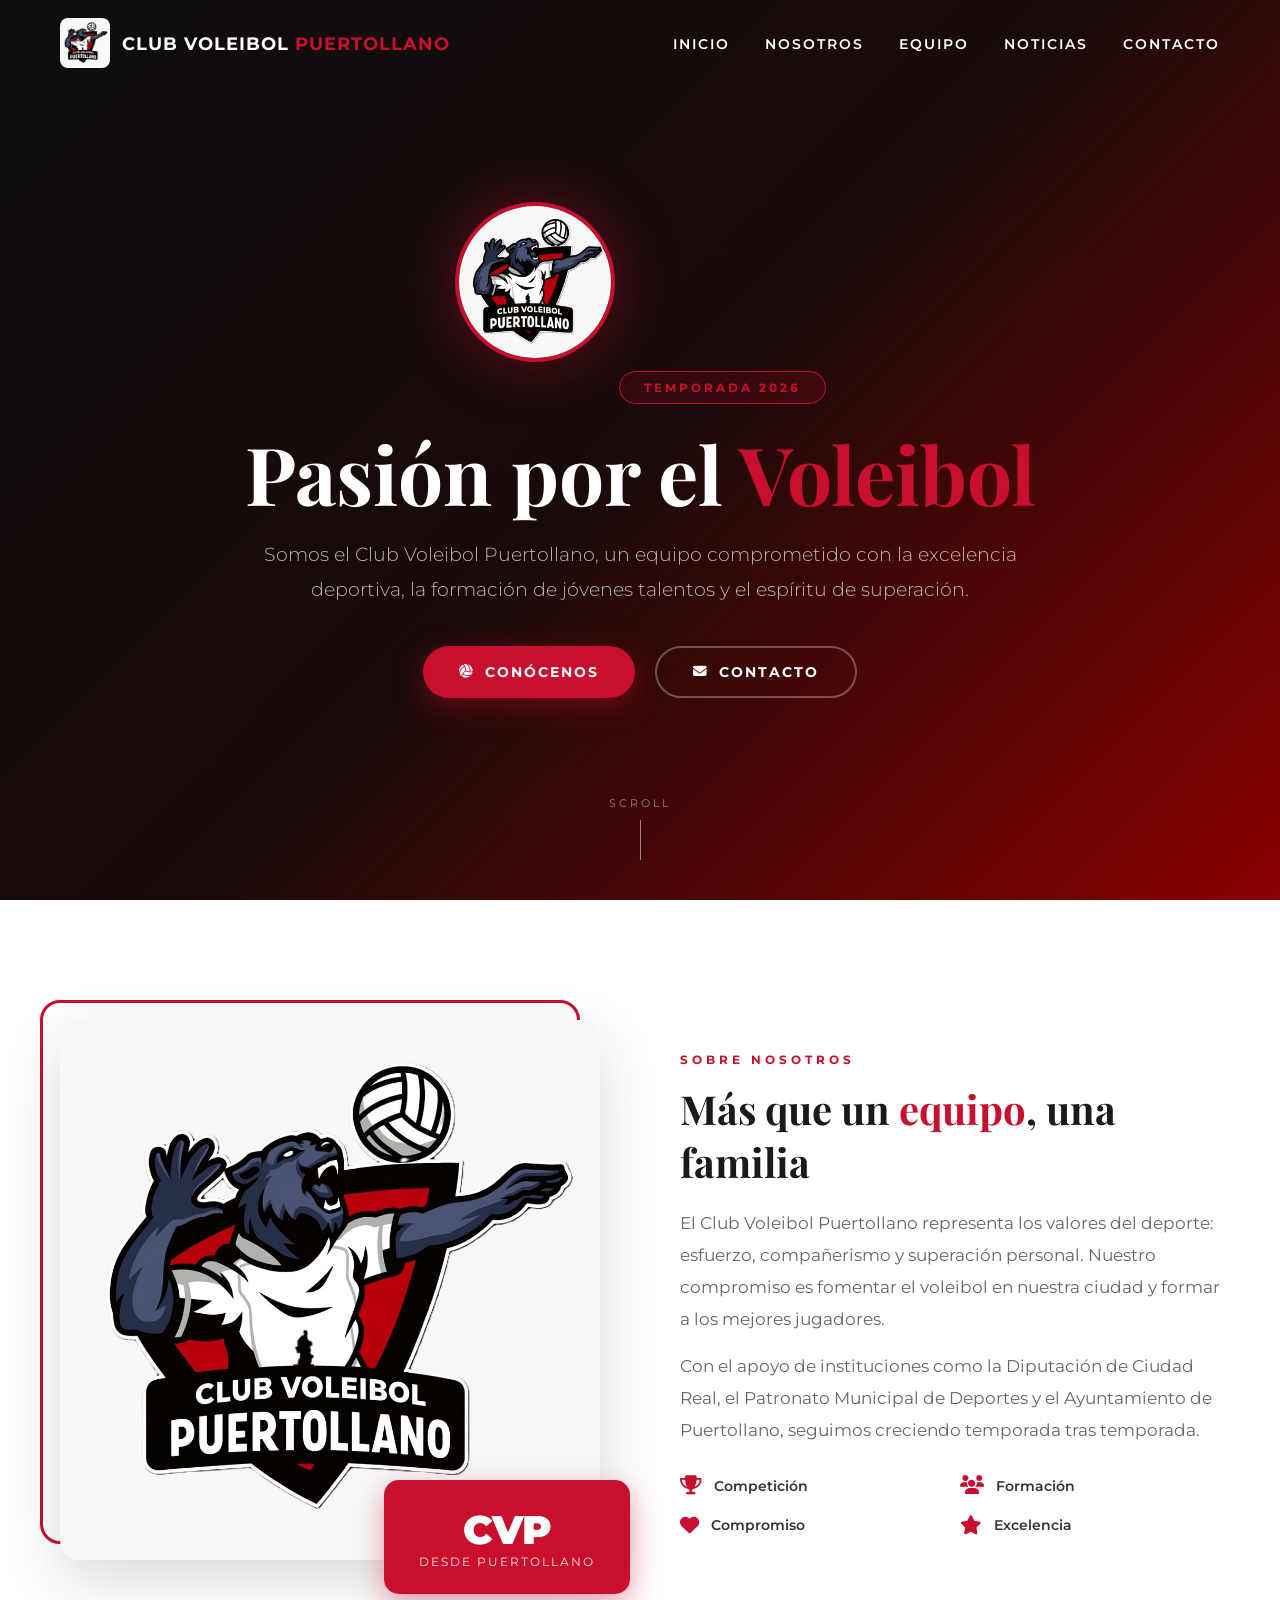
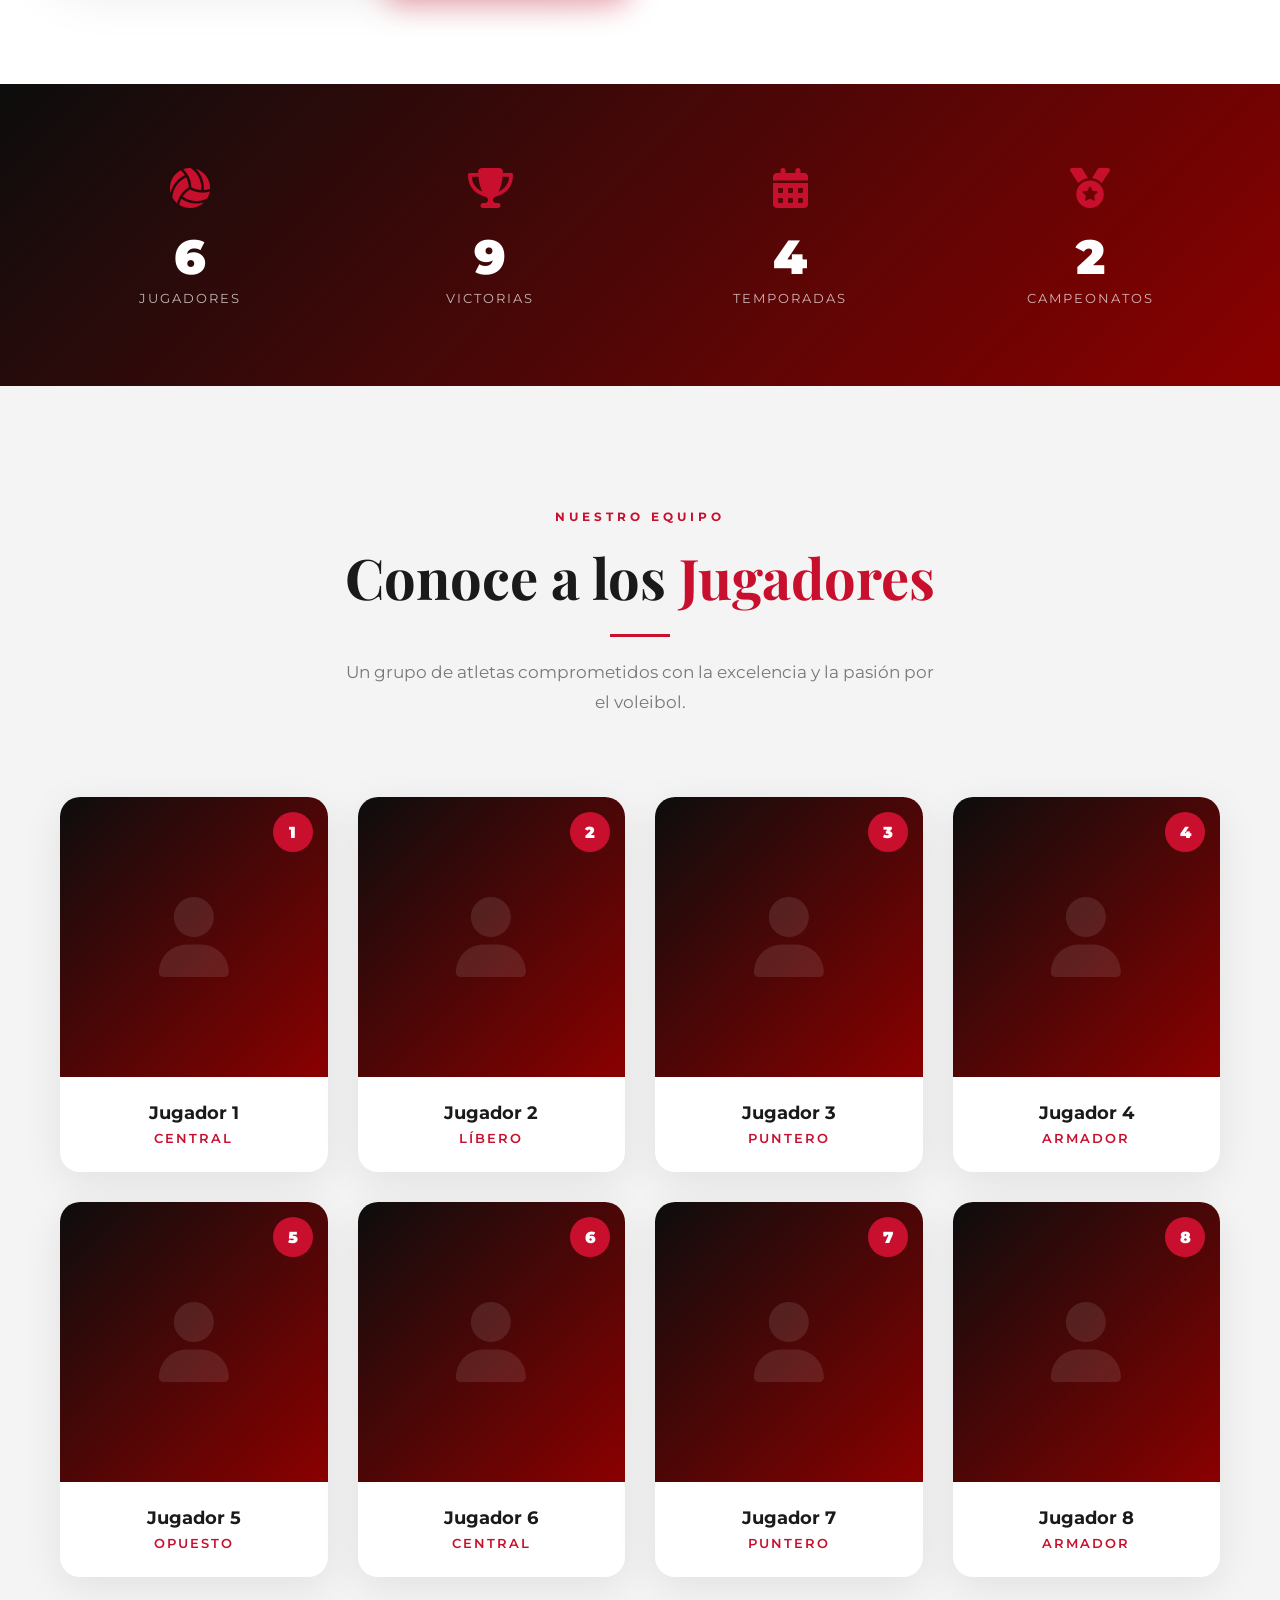
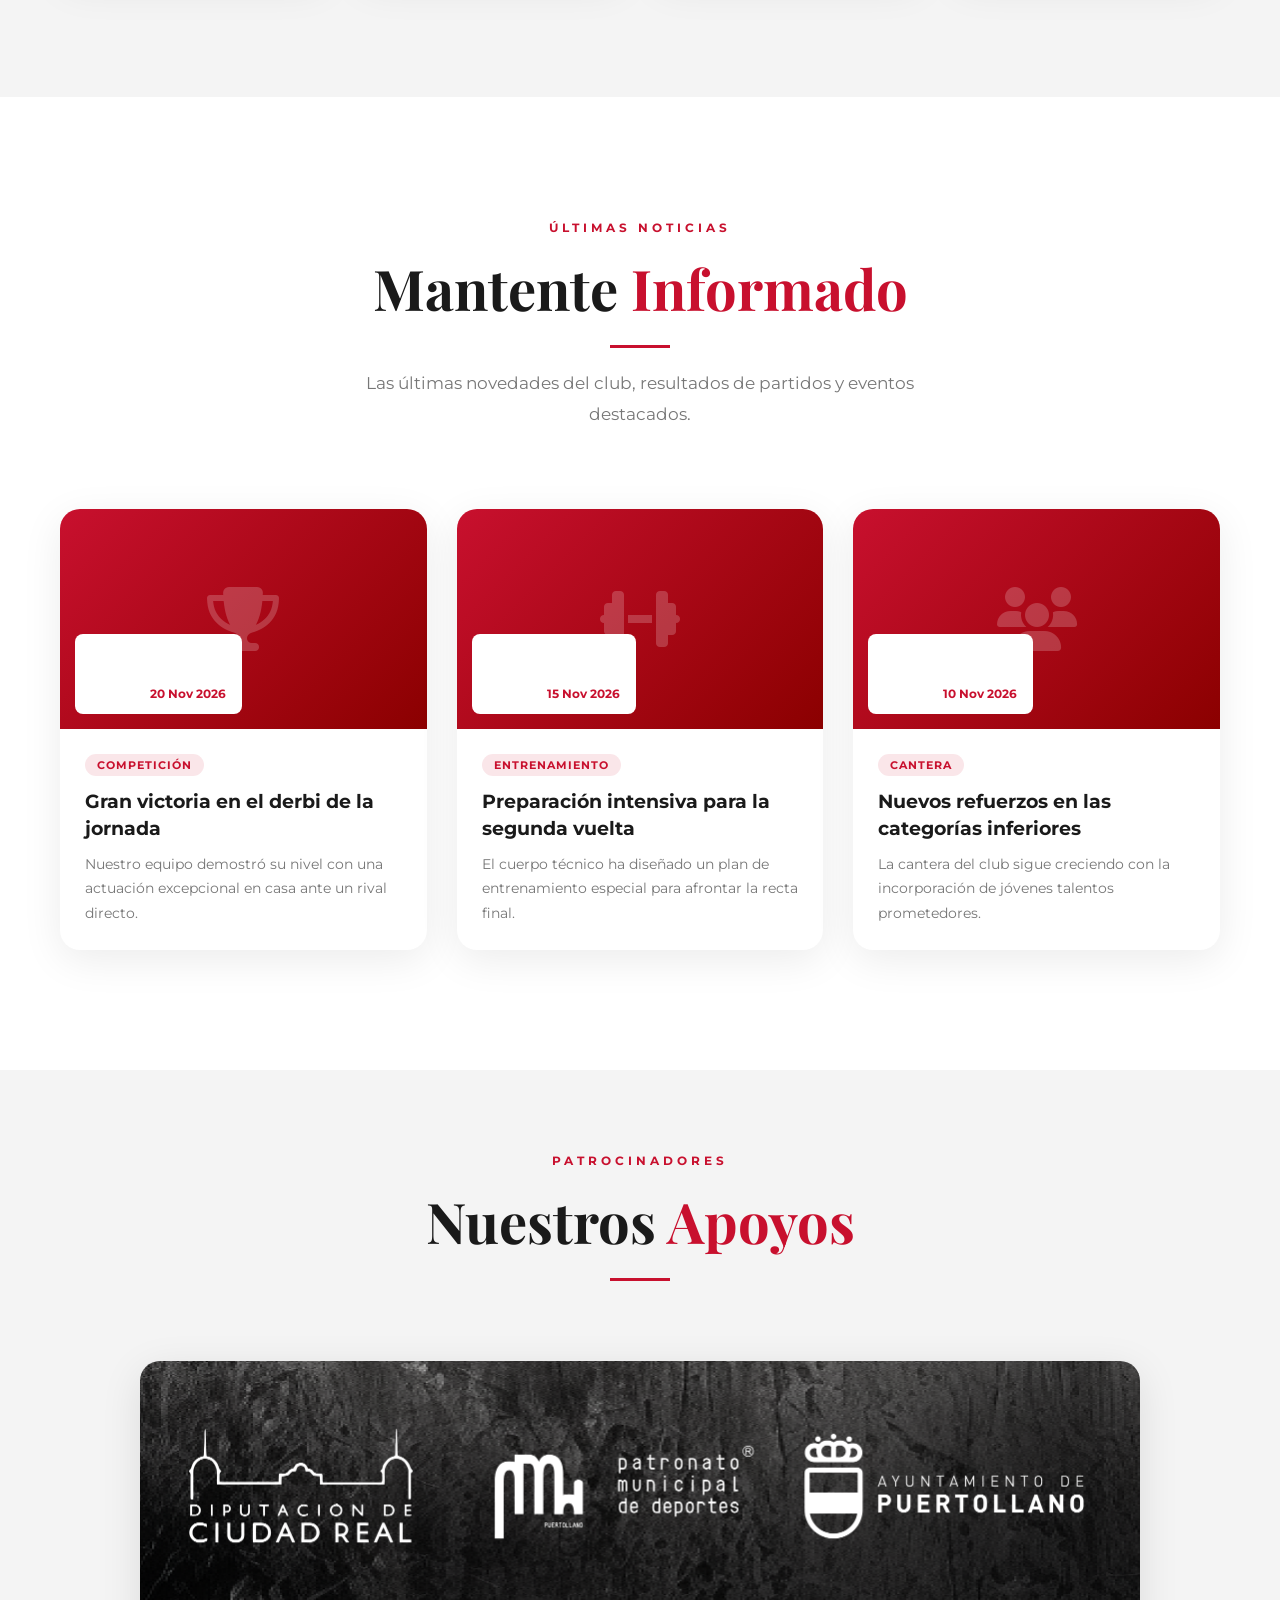
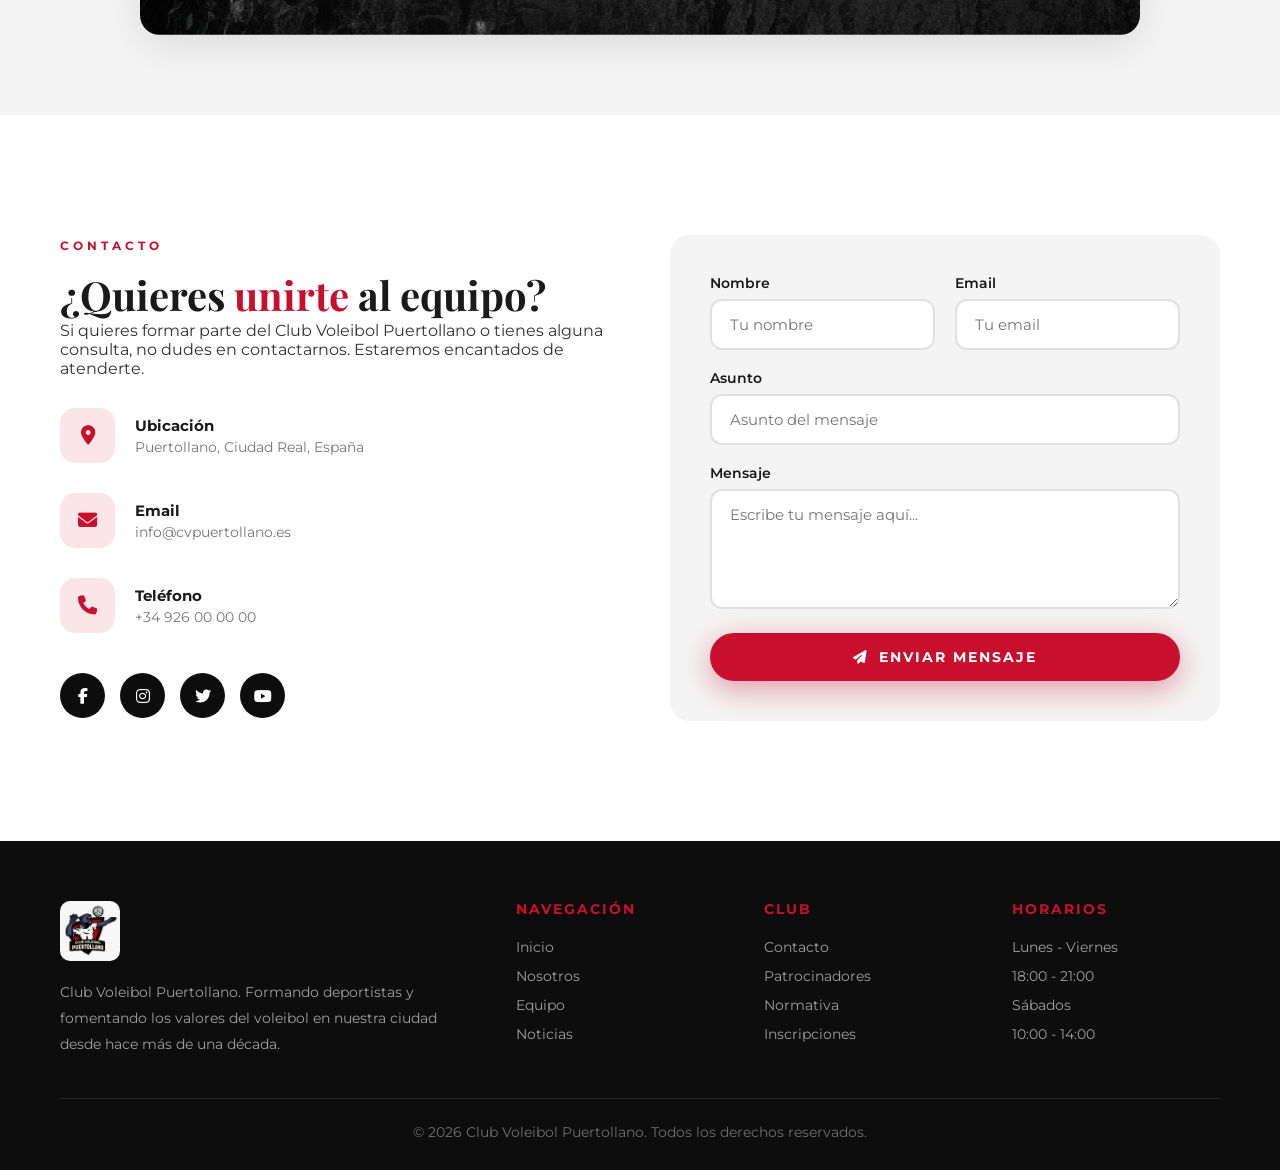
==== index.html @ 58db0dac "Primera versión del sitio web Club Voleibol Puertollano" ====
<!DOCTYPE html>
<html lang="es">
<head>
    <meta charset="UTF-8">
    <meta name="viewport" content="width=device-width, initial-scale=1.0">
    <title>Club Voleibol Puertollano</title>
    <link rel="icon" type="image/jpeg" href="CVP_LOGO.jpeg">
    <link href="https://fonts.googleapis.com/css2?family=Montserrat:wght@300;400;600;700;900&family=Playfair+Display:wght@700&display=swap" rel="stylesheet">
    <link rel="stylesheet" href="https://cdnjs.cloudflare.com/ajax/libs/font-awesome/6.5.0/css/all.min.css">
    <style>
        /* ===== RESET & BASE ===== */
        *, *::before, *::after {
            margin: 0;
            padding: 0;
            box-sizing: border-box;
        }

        :root {
            --red: #C8102E;
            --dark-red: #8B0000;
            --black: #1a1a1a;
            --dark: #0d0d0d;
            --white: #ffffff;
            --gray: #f4f4f4;
            --gray-dark: #333;
            --gold: #D4AF37;
        }

        html {
            scroll-behavior: smooth;
        }

        body {
            font-family: 'Montserrat', sans-serif;
            color: var(--gray-dark);
            background: var(--white);
            overflow-x: hidden;
        }

        /* ===== PRELOADER ===== */
        #preloader {
            position: fixed;
            top: 0; left: 0;
            width: 100%; height: 100%;
            background: var(--dark);
            display: flex;
            align-items: center;
            justify-content: center;
            z-index: 99999;
            transition: opacity 0.6s ease, visibility 0.6s ease;
        }

        #preloader.hidden {
            opacity: 0;
            visibility: hidden;
        }

        .loader {
            width: 60px;
            height: 60px;
            border: 4px solid rgba(200, 16, 46, 0.2);
            border-top-color: var(--red);
            border-radius: 50%;
            animation: spin 0.8s linear infinite;
        }

        @keyframes spin {
            to { transform: rotate(360deg); }
        }

        /* ===== NAVBAR ===== */
        .navbar {
            position: fixed;
            top: 0; left: 0;
            width: 100%;
            padding: 18px 60px;
            display: flex;
            align-items: center;
            justify-content: space-between;
            z-index: 1000;
            transition: all 0.4s ease;
        }

        .navbar.scrolled {
            background: rgba(13, 13, 13, 0.95);
            backdrop-filter: blur(12px);
            padding: 10px 60px;
            box-shadow: 0 4px 30px rgba(0, 0, 0, 0.3);
        }

        .nav-logo {
            display: flex;
            align-items: center;
            gap: 12px;
            text-decoration: none;
        }

        .nav-logo img {
            height: 50px;
            width: auto;
            border-radius: 8px;
            transition: transform 0.3s ease;
        }

        .navbar.scrolled .nav-logo img {
            height: 40px;
        }

        .nav-logo:hover img {
            transform: scale(1.1);
        }

        .nav-logo-text {
            font-weight: 700;
            font-size: 1.1rem;
            color: var(--white);
            letter-spacing: 1px;
            text-transform: uppercase;
        }

        .nav-logo-text span {
            color: var(--red);
        }

        .nav-links {
            display: flex;
            list-style: none;
            gap: 35px;
        }

        .nav-links a {
            text-decoration: none;
            color: var(--white);
            font-weight: 600;
            font-size: 0.85rem;
            text-transform: uppercase;
            letter-spacing: 2px;
            position: relative;
            padding: 5px 0;
            transition: color 0.3s ease;
        }

        .nav-links a::after {
            content: '';
            position: absolute;
            bottom: 0;
            left: 0;
            width: 0;
            height: 2px;
            background: var(--red);
            transition: width 0.3s ease;
        }

        .nav-links a:hover {
            color: var(--red);
        }

        .nav-links a:hover::after {
            width: 100%;
        }

        .hamburger {
            display: none;
            flex-direction: column;
            gap: 5px;
            cursor: pointer;
            z-index: 1001;
        }

        .hamburger span {
            width: 28px;
            height: 3px;
            background: var(--white);
            border-radius: 3px;
            transition: all 0.3s ease;
        }

        .hamburger.active span:nth-child(1) {
            transform: rotate(45deg) translate(5px, 6px);
        }

        .hamburger.active span:nth-child(2) {
            opacity: 0;
        }

        .hamburger.active span:nth-child(3) {
            transform: rotate(-45deg) translate(5px, -6px);
        }

        /* ===== HERO SECTION ===== */
        .hero {
            position: relative;
            height: 100vh;
            min-height: 700px;
            display: flex;
            align-items: center;
            justify-content: center;
            overflow: hidden;
            background: var(--dark);
        }

        .hero-bg {
            position: absolute;
            top: 0; left: 0;
            width: 100%; height: 100%;
            background: linear-gradient(135deg, var(--dark) 0%, #1a0a0a 50%, var(--dark-red) 100%);
            z-index: 1;
        }

        .hero-particles {
            position: absolute;
            top: 0; left: 0;
            width: 100%; height: 100%;
            z-index: 2;
            overflow: hidden;
        }

        .particle {
            position: absolute;
            width: 4px;
            height: 4px;
            background: var(--red);
            border-radius: 50%;
            opacity: 0;
            animation: float-particle 6s infinite;
        }

        @keyframes float-particle {
            0% { opacity: 0; transform: translateY(100vh) scale(0); }
            20% { opacity: 0.8; }
            100% { opacity: 0; transform: translateY(-20vh) scale(1); }
        }

        .hero-content {
            position: relative;
            z-index: 3;
            text-align: center;
            max-width: 900px;
            padding: 0 30px;
        }

        .hero-logo {
            width: 160px;
            height: 160px;
            border-radius: 50%;
            object-fit: cover;
            border: 4px solid var(--red);
            box-shadow: 0 0 60px rgba(200, 16, 46, 0.4);
            margin-bottom: 30px;
            animation: pulse-glow 3s ease-in-out infinite;
        }

        @keyframes pulse-glow {
            0%, 100% { box-shadow: 0 0 30px rgba(200, 16, 46, 0.3); }
            50% { box-shadow: 0 0 60px rgba(200, 16, 46, 0.6); }
        }

        .hero-badge {
            display: inline-block;
            background: rgba(200, 16, 46, 0.15);
            border: 1px solid var(--red);
            color: var(--red);
            padding: 8px 24px;
            border-radius: 50px;
            font-size: 0.75rem;
            font-weight: 700;
            letter-spacing: 3px;
            text-transform: uppercase;
            margin-bottom: 25px;
            opacity: 0;
            animation: fadeInUp 0.8s ease forwards 0.3s;
        }

        .hero h1 {
            font-family: 'Playfair Display', serif;
            font-size: 5rem;
            font-weight: 700;
            color: var(--white);
            line-height: 1.1;
            margin-bottom: 20px;
            opacity: 0;
            animation: fadeInUp 0.8s ease forwards 0.5s;
        }

        .hero h1 span {
            color: var(--red);
            position: relative;
        }

        .hero-subtitle {
            font-size: 1.2rem;
            color: rgba(255, 255, 255, 0.7);
            font-weight: 300;
            line-height: 1.8;
            margin-bottom: 40px;
            opacity: 0;
            animation: fadeInUp 0.8s ease forwards 0.7s;
        }

        .hero-buttons {
            display: flex;
            gap: 20px;
            justify-content: center;
            flex-wrap: wrap;
            opacity: 0;
            animation: fadeInUp 0.8s ease forwards 0.9s;
        }

        @keyframes fadeInUp {
            from { opacity: 0; transform: translateY(30px); }
            to { opacity: 1; transform: translateY(0); }
        }

        .btn {
            display: inline-flex;
            align-items: center;
            gap: 10px;
            padding: 16px 36px;
            border-radius: 50px;
            font-family: 'Montserrat', sans-serif;
            font-weight: 700;
            font-size: 0.85rem;
            text-transform: uppercase;
            letter-spacing: 2px;
            text-decoration: none;
            cursor: pointer;
            border: none;
            transition: all 0.3s ease;
        }

        .btn-primary {
            background: var(--red);
            color: var(--white);
            box-shadow: 0 8px 30px rgba(200, 16, 46, 0.4);
        }

        .btn-primary:hover {
            background: var(--dark-red);
            transform: translateY(-3px);
            box-shadow: 0 12px 40px rgba(200, 16, 46, 0.5);
        }

        .btn-outline {
            background: transparent;
            color: var(--white);
            border: 2px solid rgba(255, 255, 255, 0.3);
        }

        .btn-outline:hover {
            border-color: var(--red);
            color: var(--red);
            transform: translateY(-3px);
        }

        .hero-scroll {
            position: absolute;
            bottom: 40px;
            left: 50%;
            transform: translateX(-50%);
            z-index: 3;
            color: var(--white);
            text-decoration: none;
            display: flex;
            flex-direction: column;
            align-items: center;
            gap: 10px;
            font-size: 0.7rem;
            letter-spacing: 3px;
            text-transform: uppercase;
            opacity: 0.5;
            transition: opacity 0.3s ease;
        }

        .hero-scroll:hover {
            opacity: 1;
        }

        .scroll-line {
            width: 1px;
            height: 40px;
            background: var(--white);
            animation: scroll-bounce 2s ease-in-out infinite;
        }

        @keyframes scroll-bounce {
            0%, 100% { transform: scaleY(1); opacity: 0.5; }
            50% { transform: scaleY(1.5); opacity: 1; }
        }

        /* ===== SECTION COMMON ===== */
        .section {
            padding: 120px 60px;
        }

        .section-header {
            text-align: center;
            margin-bottom: 80px;
        }

        .section-tag {
            display: inline-block;
            color: var(--red);
            font-size: 0.75rem;
            font-weight: 700;
            letter-spacing: 4px;
            text-transform: uppercase;
            margin-bottom: 15px;
        }

        .section-title {
            font-family: 'Playfair Display', serif;
            font-size: 3.5rem;
            color: var(--black);
            margin-bottom: 20px;
        }

        .section-line {
            width: 60px;
            height: 3px;
            background: var(--red);
            margin: 0 auto 20px;
        }

        .section-desc {
            max-width: 600px;
            margin: 0 auto;
            color: #777;
            line-height: 1.8;
            font-size: 1.05rem;
        }

        /* ===== ABOUT SECTION ===== */
        .about {
            background: var(--white);
        }

        .about-grid {
            display: grid;
            grid-template-columns: 1fr 1fr;
            gap: 80px;
            align-items: center;
            max-width: 1200px;
            margin: 0 auto;
        }

        .about-image {
            position: relative;
        }

        .about-image img {
            width: 100%;
            border-radius: 20px;
            box-shadow: 0 20px 60px rgba(0, 0, 0, 0.15);
        }

        .about-image::before {
            content: '';
            position: absolute;
            top: -20px;
            left: -20px;
            width: 100%;
            height: 100%;
            border: 3px solid var(--red);
            border-radius: 20px;
            z-index: -1;
        }

        .about-stats {
            position: absolute;
            bottom: -30px;
            right: -30px;
            background: var(--red);
            color: var(--white);
            padding: 25px 35px;
            border-radius: 15px;
            text-align: center;
            box-shadow: 0 10px 30px rgba(200, 16, 46, 0.4);
        }

        .about-stats .stat-number {
            font-size: 2.5rem;
            font-weight: 900;
        }

        .about-stats .stat-label {
            font-size: 0.75rem;
            letter-spacing: 2px;
            text-transform: uppercase;
            opacity: 0.9;
        }

        .about-text h3 {
            font-family: 'Playfair Display', serif;
            font-size: 2.5rem;
            color: var(--black);
            margin-bottom: 20px;
        }

        .about-text h3 span {
            color: var(--red);
        }

        .about-text p {
            color: #666;
            line-height: 1.9;
            margin-bottom: 15px;
            font-size: 1.05rem;
        }

        .about-features {
            display: grid;
            grid-template-columns: 1fr 1fr;
            gap: 20px;
            margin-top: 30px;
        }

        .about-feature {
            display: flex;
            align-items: center;
            gap: 12px;
        }

        .about-feature i {
            color: var(--red);
            font-size: 1.2rem;
        }

        .about-feature span {
            font-weight: 600;
            font-size: 0.9rem;
        }

        /* ===== STATS SECTION ===== */
        .stats {
            background: linear-gradient(135deg, var(--dark) 0%, var(--dark-red) 100%);
            padding: 80px 60px;
        }

        .stats-grid {
            display: grid;
            grid-template-columns: repeat(4, 1fr);
            gap: 40px;
            max-width: 1200px;
            margin: 0 auto;
        }

        .stat-card {
            text-align: center;
            color: var(--white);
        }

        .stat-card .stat-icon {
            font-size: 2.5rem;
            color: var(--red);
            margin-bottom: 15px;
        }

        .stat-card .stat-number {
            font-size: 3rem;
            font-weight: 900;
            margin-bottom: 5px;
        }

        .stat-card .stat-label {
            font-size: 0.8rem;
            letter-spacing: 2px;
            text-transform: uppercase;
            opacity: 0.7;
        }

        /* ===== TEAM SECTION ===== */
        .team {
            background: var(--gray);
        }

        .team-grid {
            display: grid;
            grid-template-columns: repeat(4, 1fr);
            gap: 30px;
            max-width: 1200px;
            margin: 0 auto;
        }

        .team-card {
            background: var(--white);
            border-radius: 20px;
            overflow: hidden;
            box-shadow: 0 10px 40px rgba(0, 0, 0, 0.08);
            transition: all 0.4s ease;
            position: relative;
        }

        .team-card:hover {
            transform: translateY(-10px);
            box-shadow: 0 20px 60px rgba(0, 0, 0, 0.15);
        }

        .team-card-image {
            height: 280px;
            background: linear-gradient(135deg, var(--dark) 0%, var(--dark-red) 100%);
            display: flex;
            align-items: center;
            justify-content: center;
            position: relative;
            overflow: hidden;
        }

        .team-card-image i {
            font-size: 5rem;
            color: rgba(255, 255, 255, 0.1);
        }

        .team-card-number {
            position: absolute;
            top: 15px;
            right: 15px;
            background: var(--red);
            color: var(--white);
            width: 40px;
            height: 40px;
            border-radius: 50%;
            display: flex;
            align-items: center;
            justify-content: center;
            font-weight: 900;
            font-size: 1rem;
        }

        .team-card-info {
            padding: 25px;
            text-align: center;
        }

        .team-card-info h4 {
            font-size: 1.1rem;
            color: var(--black);
            margin-bottom: 5px;
        }

        .team-card-info .position {
            color: var(--red);
            font-size: 0.8rem;
            font-weight: 600;
            letter-spacing: 2px;
            text-transform: uppercase;
        }

        /* ===== NEWS SECTION ===== */
        .news {
            background: var(--white);
        }

        .news-grid {
            display: grid;
            grid-template-columns: repeat(3, 1fr);
            gap: 30px;
            max-width: 1200px;
            margin: 0 auto;
        }

        .news-card {
            border-radius: 20px;
            overflow: hidden;
            box-shadow: 0 10px 40px rgba(0, 0, 0, 0.08);
            transition: all 0.4s ease;
            background: var(--white);
        }

        .news-card:hover {
            transform: translateY(-8px);
            box-shadow: 0 20px 60px rgba(0, 0, 0, 0.15);
        }

        .news-card-image {
            height: 220px;
            background: linear-gradient(135deg, var(--red) 0%, var(--dark-red) 100%);
            display: flex;
            align-items: center;
            justify-content: center;
            position: relative;
        }

        .news-card-image i {
            font-size: 4rem;
            color: rgba(255, 255, 255, 0.2);
        }

        .news-card-date {
            position: absolute;
            bottom: 15px;
            left: 15px;
            background: var(--white);
            padding: 8px 16px;
            border-radius: 8px;
            font-size: 0.75rem;
            font-weight: 700;
            color: var(--red);
        }

        .news-card-content {
            padding: 25px;
        }

        .news-card-tag {
            display: inline-block;
            background: rgba(200, 16, 46, 0.1);
            color: var(--red);
            padding: 4px 12px;
            border-radius: 20px;
            font-size: 0.7rem;
            font-weight: 700;
            letter-spacing: 1px;
            text-transform: uppercase;
            margin-bottom: 12px;
        }

        .news-card-content h4 {
            font-size: 1.2rem;
            color: var(--black);
            margin-bottom: 10px;
            line-height: 1.4;
        }

        .news-card-content p {
            color: #777;
            font-size: 0.9rem;
            line-height: 1.7;
        }

        /* ===== SPONSORS SECTION ===== */
        .sponsors {
            background: var(--gray);
            padding: 80px 60px;
        }

        .sponsors-banner {
            max-width: 1000px;
            margin: 0 auto;
            border-radius: 20px;
            overflow: hidden;
            box-shadow: 0 10px 40px rgba(0, 0, 0, 0.1);
        }

        .sponsors-banner img {
            width: 100%;
            display: block;
        }

        /* ===== CONTACT SECTION ===== */
        .contact {
            background: var(--white);
        }

        .contact-grid {
            display: grid;
            grid-template-columns: 1fr 1fr;
            gap: 60px;
            max-width: 1200px;
            margin: 0 auto;
        }

        .contact-info {
            display: flex;
            flex-direction: column;
            gap: 30px;
        }

        .contact-info h3 {
            font-family: 'Playfair Display', serif;
            font-size: 2.5rem;
            color: var(--black);
        }

        .contact-info h3 span {
            color: var(--red);
        }

        .contact-info > p {
            color: #666;
            line-height: 1.8;
        }

        .contact-item {
            display: flex;
            align-items: center;
            gap: 20px;
        }

        .contact-item-icon {
            width: 55px;
            height: 55px;
            background: rgba(200, 16, 46, 0.1);
            border-radius: 15px;
            display: flex;
            align-items: center;
            justify-content: center;
            color: var(--red);
            font-size: 1.2rem;
            flex-shrink: 0;
        }

        .contact-item-text h5 {
            font-size: 0.95rem;
            color: var(--black);
            margin-bottom: 3px;
        }

        .contact-item-text p {
            color: #777;
            font-size: 0.9rem;
        }

        .contact-social {
            display: flex;
            gap: 15px;
            margin-top: 10px;
        }

        .contact-social a {
            width: 45px;
            height: 45px;
            border-radius: 50%;
            background: var(--dark);
            color: var(--white);
            display: flex;
            align-items: center;
            justify-content: center;
            text-decoration: none;
            transition: all 0.3s ease;
        }

        .contact-social a:hover {
            background: var(--red);
            transform: translateY(-3px);
        }

        .contact-form {
            background: var(--gray);
            padding: 40px;
            border-radius: 20px;
        }

        .form-group {
            margin-bottom: 20px;
        }

        .form-group label {
            display: block;
            font-weight: 600;
            font-size: 0.85rem;
            color: var(--black);
            margin-bottom: 8px;
        }

        .form-group input,
        .form-group textarea {
            width: 100%;
            padding: 14px 18px;
            border: 2px solid #e0e0e0;
            border-radius: 12px;
            font-family: 'Montserrat', sans-serif;
            font-size: 0.95rem;
            transition: border-color 0.3s ease;
            background: var(--white);
        }

        .form-group input:focus,
        .form-group textarea:focus {
            outline: none;
            border-color: var(--red);
        }

        .form-group textarea {
            height: 120px;
            resize: vertical;
        }

        .form-row {
            display: grid;
            grid-template-columns: 1fr 1fr;
            gap: 20px;
        }

        /* ===== FOOTER ===== */
        .footer {
            background: var(--dark);
            color: var(--white);
            padding: 60px 60px 30px;
        }

        .footer-grid {
            display: grid;
            grid-template-columns: 2fr 1fr 1fr 1fr;
            gap: 40px;
            max-width: 1200px;
            margin: 0 auto 40px;
        }

        .footer-brand img {
            height: 60px;
            border-radius: 10px;
            margin-bottom: 15px;
        }

        .footer-brand p {
            color: rgba(255, 255, 255, 0.6);
            line-height: 1.8;
            font-size: 0.9rem;
        }

        .footer-col h5 {
            font-size: 0.85rem;
            letter-spacing: 2px;
            text-transform: uppercase;
            margin-bottom: 20px;
            color: var(--red);
        }

        .footer-col ul {
            list-style: none;
        }

        .footer-col ul li {
            margin-bottom: 10px;
        }

        .footer-col ul li a {
            color: rgba(255, 255, 255, 0.6);
            text-decoration: none;
            font-size: 0.9rem;
            transition: color 0.3s ease;
        }

        .footer-col ul li a:hover {
            color: var(--red);
        }

        .footer-bottom {
            border-top: 1px solid rgba(255, 255, 255, 0.1);
            padding-top: 25px;
            text-align: center;
            color: rgba(255, 255, 255, 0.4);
            font-size: 0.85rem;
            max-width: 1200px;
            margin: 0 auto;
        }

        /* ===== SCROLL ANIMATIONS ===== */
        .reveal {
            opacity: 0;
            transform: translateY(40px);
            transition: all 0.8s ease;
        }

        .reveal.active {
            opacity: 1;
            transform: translateY(0);
        }

        /* ===== BACK TO TOP ===== */
        .back-to-top {
            position: fixed;
            bottom: 30px;
            right: 30px;
            width: 50px;
            height: 50px;
            background: var(--red);
            color: var(--white);
            border: none;
            border-radius: 50%;
            cursor: pointer;
            font-size: 1.2rem;
            display: flex;
            align-items: center;
            justify-content: center;
            opacity: 0;
            visibility: hidden;
            transition: all 0.3s ease;
            z-index: 999;
            box-shadow: 0 5px 20px rgba(200, 16, 46, 0.4);
        }

        .back-to-top.visible {
            opacity: 1;
            visibility: visible;
        }

        .back-to-top:hover {
            background: var(--dark-red);
            transform: translateY(-3px);
        }

        /* ===== RESPONSIVE ===== */
        @media (max-width: 1024px) {
            .section { padding: 80px 30px; }
            .navbar { padding: 15px 30px; }
            .navbar.scrolled { padding: 10px 30px; }
            .hero h1 { font-size: 3.5rem; }
            .section-title { font-size: 2.8rem; }
            .team-grid { grid-template-columns: repeat(2, 1fr); }
            .stats-grid { grid-template-columns: repeat(2, 1fr); gap: 30px; }
            .footer-grid { grid-template-columns: 1fr 1fr; }
        }

        @media (max-width: 768px) {
            .hamburger { display: flex; }

            .nav-links {
                position: fixed;
                top: 0; right: -100%;
                width: 70%;
                height: 100vh;
                background: var(--dark);
                flex-direction: column;
                align-items: center;
                justify-content: center;
                gap: 30px;
                transition: right 0.4s ease;
            }

            .nav-links.open {
                right: 0;
            }

            .hero h1 { font-size: 2.5rem; }
            .hero-subtitle { font-size: 1rem; }
            .hero-logo { width: 120px; height: 120px; }
            .section-title { font-size: 2.2rem; }

            .about-grid {
                grid-template-columns: 1fr;
                gap: 50px;
            }

            .about-stats {
                bottom: -20px;
                right: 10px;
            }

            .news-grid { grid-template-columns: 1fr; }
            .contact-grid { grid-template-columns: 1fr; }
            .form-row { grid-template-columns: 1fr; }
            .footer-grid { grid-template-columns: 1fr; }
            .stats { padding: 60px 30px; }
            .sponsors { padding: 60px 30px; }
            .footer { padding: 40px 30px 20px; }
        }

        @media (max-width: 480px) {
            .hero h1 { font-size: 2rem; }
            .section { padding: 60px 20px; }
            .section-title { font-size: 1.8rem; }
            .team-grid { grid-template-columns: 1fr; }
            .stats-grid { grid-template-columns: 1fr; }
            .hero-buttons { flex-direction: column; align-items: center; }
        }
    </style>
</head>
<body>

    <!-- PRELOADER -->
    <div id="preloader">
        <div class="loader"></div>
    </div>

    <!-- NAVBAR -->
    <nav class="navbar" id="navbar">
        <a href="#hero" class="nav-logo">
            <img src="CVP_LOGO.jpeg" alt="CVP Logo">
            <span class="nav-logo-text">Club Voleibol <span>Puertollano</span></span>
        </a>
        <ul class="nav-links" id="navLinks">
            <li><a href="#hero">Inicio</a></li>
            <li><a href="#about">Nosotros</a></li>
            <li><a href="#team">Equipo</a></li>
            <li><a href="#news">Noticias</a></li>
            <li><a href="#contact">Contacto</a></li>
        </ul>
        <div class="hamburger" id="hamburger">
            <span></span>
            <span></span>
            <span></span>
        </div>
    </nav>

    <!-- HERO SECTION -->
    <section class="hero" id="hero">
        <div class="hero-bg"></div>
        <div class="hero-particles" id="particles"></div>
        <div class="hero-content">
            <img src="CVP_LOGO.jpeg" alt="Club Voleibol Puertollano" class="hero-logo">
            <div class="hero-badge">Temporada 2026</div>
            <h1>Pasión por el <span>Voleibol</span></h1>
            <p class="hero-subtitle">
                Somos el Club Voleibol Puertollano, un equipo comprometido con la excelencia deportiva, 
                la formación de jóvenes talentos y el espíritu de superación.
            </p>
            <div class="hero-buttons">
                <a href="#about" class="btn btn-primary">
                    <i class="fas fa-volleyball-ball"></i> Conócenos
                </a>
                <a href="#contact" class="btn btn-outline">
                    <i class="fas fa-envelope"></i> Contacto
                </a>
            </div>
        </div>
        <a href="#about" class="hero-scroll">
            <span>Scroll</span>
            <div class="scroll-line"></div>
        </a>
    </section>

    <!-- ABOUT SECTION -->
    <section class="section about" id="about">
        <div class="about-grid">
            <div class="about-image reveal">
                <img src="CVP_LOGO.jpeg" alt="Club Voleibol Puertollano">
                <div class="about-stats">
                    <div class="stat-number">CVP</div>
                    <div class="stat-label">Desde Puertollano</div>
                </div>
            </div>
            <div class="about-text reveal">
                <div class="section-tag">Sobre Nosotros</div>
                <h3>Más que un <span>equipo</span>, una familia</h3>
                <p>
                    El Club Voleibol Puertollano representa los valores del deporte: esfuerzo, 
                    compañerismo y superación personal. Nuestro compromiso es fomentar el voleibol 
                    en nuestra ciudad y formar a los mejores jugadores.
                </p>
                <p>
                    Con el apoyo de instituciones como la Diputación de Ciudad Real, el Patronato 
                    Municipal de Deportes y el Ayuntamiento de Puertollano, seguimos creciendo 
                    temporada tras temporada.
                </p>
                <div class="about-features">
                    <div class="about-feature">
                        <i class="fas fa-trophy"></i>
                        <span>Competición</span>
                    </div>
                    <div class="about-feature">
                        <i class="fas fa-users"></i>
                        <span>Formación</span>
                    </div>
                    <div class="about-feature">
                        <i class="fas fa-heart"></i>
                        <span>Compromiso</span>
                    </div>
                    <div class="about-feature">
                        <i class="fas fa-star"></i>
                        <span>Excelencia</span>
                    </div>
                </div>
            </div>
        </div>
    </section>

    <!-- STATS SECTION -->
    <section class="stats">
        <div class="stats-grid">
            <div class="stat-card reveal">
                <div class="stat-icon"><i class="fas fa-volleyball-ball"></i></div>
                <div class="stat-number" data-target="15">0</div>
                <div class="stat-label">Jugadores</div>
            </div>
            <div class="stat-card reveal">
                <div class="stat-icon"><i class="fas fa-trophy"></i></div>
                <div class="stat-number" data-target="25">0</div>
                <div class="stat-label">Victorias</div>
            </div>
            <div class="stat-card reveal">
                <div class="stat-icon"><i class="fas fa-calendar-alt"></i></div>
                <div class="stat-number" data-target="10">0</div>
                <div class="stat-label">Temporadas</div>
            </div>
            <div class="stat-card reveal">
                <div class="stat-icon"><i class="fas fa-medal"></i></div>
                <div class="stat-number" data-target="5">0</div>
                <div class="stat-label">Campeonatos</div>
            </div>
        </div>
    </section>

    <!-- TEAM SECTION -->
    <section class="section team" id="team">
        <div class="section-header">
            <div class="section-tag">Nuestro Equipo</div>
            <h2 class="section-title">Conoce a los <span style="color: var(--red);">Jugadores</span></h2>
            <div class="section-line"></div>
            <p class="section-desc">
                Un grupo de atletas comprometidos con la excelencia y la pasión por el voleibol.
            </p>
        </div>
        <div class="team-grid">
            <div class="team-card reveal">
                <div class="team-card-image">
                    <i class="fas fa-user"></i>
                    <div class="team-card-number">1</div>
                </div>
                <div class="team-card-info">
                    <h4>Jugador 1</h4>
                    <span class="position">Central</span>
                </div>
            </div>
            <div class="team-card reveal">
                <div class="team-card-image">
                    <i class="fas fa-user"></i>
                    <div class="team-card-number">2</div>
                </div>
                <div class="team-card-info">
                    <h4>Jugador 2</h4>
                    <span class="position">Líbero</span>
                </div>
            </div>
            <div class="team-card reveal">
                <div class="team-card-image">
                    <i class="fas fa-user"></i>
                    <div class="team-card-number">3</div>
                </div>
                <div class="team-card-info">
                    <h4>Jugador 3</h4>
                    <span class="position">Puntero</span>
                </div>
            </div>
            <div class="team-card reveal">
                <div class="team-card-image">
                    <i class="fas fa-user"></i>
                    <div class="team-card-number">4</div>
                </div>
                <div class="team-card-info">
                    <h4>Jugador 4</h4>
                    <span class="position">Armador</span>
                </div>
            </div>
            <div class="team-card reveal">
                <div class="team-card-image">
                    <i class="fas fa-user"></i>
                    <div class="team-card-number">5</div>
                </div>
                <div class="team-card-info">
                    <h4>Jugador 5</h4>
                    <span class="position">Opuesto</span>
                </div>
            </div>
            <div class="team-card reveal">
                <div class="team-card-image">
                    <i class="fas fa-user"></i>
                    <div class="team-card-number">6</div>
                </div>
                <div class="team-card-info">
                    <h4>Jugador 6</h4>
                    <span class="position">Central</span>
                </div>
            </div>
            <div class="team-card reveal">
                <div class="team-card-image">
                    <i class="fas fa-user"></i>
                    <div class="team-card-number">7</div>
                </div>
                <div class="team-card-info">
                    <h4>Jugador 7</h4>
                    <span class="position">Puntero</span>
                </div>
            </div>
            <div class="team-card reveal">
                <div class="team-card-image">
                    <i class="fas fa-user"></i>
                    <div class="team-card-number">8</div>
                </div>
                <div class="team-card-info">
                    <h4>Jugador 8</h4>
                    <span class="position">Armador</span>
                </div>
            </div>
        </div>
    </section>

    <!-- NEWS SECTION -->
    <section class="section news" id="news">
        <div class="section-header">
            <div class="section-tag">Últimas Noticias</div>
            <h2 class="section-title">Mantente <span style="color: var(--red);">Informado</span></h2>
            <div class="section-line"></div>
            <p class="section-desc">
                Las últimas novedades del club, resultados de partidos y eventos destacados.
            </p>
        </div>
        <div class="news-grid">
            <div class="news-card reveal">
                <div class="news-card-image">
                    <i class="fas fa-trophy"></i>
                    <div class="news-card-date"><i class="far fa-calendar"></i> 20 Nov 2026</div>
                </div>
                <div class="news-card-content">
                    <span class="news-card-tag">Competición</span>
                    <h4>Gran victoria en el derbi de la jornada</h4>
                    <p>Nuestro equipo demostró su nivel con una actuación excepcional en casa ante un rival directo.</p>
                </div>
            </div>
            <div class="news-card reveal">
                <div class="news-card-image">
                    <i class="fas fa-dumbbell"></i>
                    <div class="news-card-date"><i class="far fa-calendar"></i> 15 Nov 2026</div>
                </div>
                <div class="news-card-content">
                    <span class="news-card-tag">Entrenamiento</span>
                    <h4>Preparación intensiva para la segunda vuelta</h4>
                    <p>El cuerpo técnico ha diseñado un plan de entrenamiento especial para afrontar la recta final.</p>
                </div>
            </div>
            <div class="news-card reveal">
                <div class="news-card-image">
                    <i class="fas fa-users"></i>
                    <div class="news-card-date"><i class="far fa-calendar"></i> 10 Nov 2026</div>
                </div>
                <div class="news-card-content">
                    <span class="news-card-tag">Cantera</span>
                    <h4>Nuevos refuerzos en las categorías inferiores</h4>
                    <p>La cantera del club sigue creciendo con la incorporación de jóvenes talentos prometedores.</p>
                </div>
            </div>
        </div>
    </section>

    <!-- SPONSORS SECTION -->
    <section class="sponsors" id="sponsors">
        <div class="section-header">
            <div class="section-tag">Patrocinadores</div>
            <h2 class="section-title">Nuestros <span style="color: var(--red);">Apoyos</span></h2>
            <div class="section-line"></div>
        </div>
        <div class="sponsors-banner reveal">
            <img src="banner voley.png" alt="Patrocinadores Club Voleibol Puertollano">
        </div>
    </section>

    <!-- CONTACT SECTION -->
    <section class="section contact" id="contact">
        <div class="contact-grid">
            <div class="contact-info reveal">
                <div>
                    <div class="section-tag">Contacto</div>
                    <h3>¿Quieres <span>unirte</span> al equipo?</h3>
                    <p>
                        Si quieres formar parte del Club Voleibol Puertollano o tienes alguna consulta, 
                        no dudes en contactarnos. Estaremos encantados de atenderte.
                    </p>
                </div>
                <div class="contact-item">
                    <div class="contact-item-icon">
                        <i class="fas fa-map-marker-alt"></i>
                    </div>
                    <div class="contact-item-text">
                        <h5>Ubicación</h5>
                        <p>Puertollano, Ciudad Real, España</p>
                    </div>
                </div>
                <div class="contact-item">
                    <div class="contact-item-icon">
                        <i class="fas fa-envelope"></i>
                    </div>
                    <div class="contact-item-text">
                        <h5>Email</h5>
                        <p>info@cvpuertollano.es</p>
                    </div>
                </div>
                <div class="contact-item">
                    <div class="contact-item-icon">
                        <i class="fas fa-phone"></i>
                    </div>
                    <div class="contact-item-text">
                        <h5>Teléfono</h5>
                        <p>+34 926 00 00 00</p>
                    </div>
                </div>
                <div class="contact-social">
                    <a href="#" aria-label="Facebook"><i class="fab fa-facebook-f"></i></a>
                    <a href="#" aria-label="Instagram"><i class="fab fa-instagram"></i></a>
                    <a href="#" aria-label="Twitter"><i class="fab fa-twitter"></i></a>
                    <a href="#" aria-label="YouTube"><i class="fab fa-youtube"></i></a>
                </div>
            </div>
            <div class="contact-form reveal">
                <form id="contactForm">
                    <div class="form-row">
                        <div class="form-group">
                            <label for="name">Nombre</label>
                            <input type="text" id="name" placeholder="Tu nombre" required>
                        </div>
                        <div class="form-group">
                            <label for="email">Email</label>
                            <input type="email" id="email" placeholder="Tu email" required>
                        </div>
                    </div>
                    <div class="form-group">
                        <label for="subject">Asunto</label>
                        <input type="text" id="subject" placeholder="Asunto del mensaje">
                    </div>
                    <div class="form-group">
                        <label for="message">Mensaje</label>
                        <textarea id="message" placeholder="Escribe tu mensaje aquí..." required></textarea>
                    </div>
                    <button type="submit" class="btn btn-primary" style="width: 100%; justify-content: center;">
                        <i class="fas fa-paper-plane"></i> Enviar Mensaje
                    </button>
                </form>
            </div>
        </div>
    </section>

    <!-- FOOTER -->
    <footer class="footer">
        <div class="footer-grid">
            <div class="footer-brand">
                <img src="CVP_LOGO.jpeg" alt="CVP Logo">
                <p>
                    Club Voleibol Puertollano. Formando deportistas y fomentando los valores 
                    del voleibol en nuestra ciudad desde hace más de una década.
                </p>
            </div>
            <div class="footer-col">
                <h5>Navegación</h5>
                <ul>
                    <li><a href="#hero">Inicio</a></li>
                    <li><a href="#about">Nosotros</a></li>
                    <li><a href="#team">Equipo</a></li>
                    <li><a href="#news">Noticias</a></li>
                </ul>
            </div>
            <div class="footer-col">
                <h5>Club</h5>
                <ul>
                    <li><a href="#contact">Contacto</a></li>
                    <li><a href="#sponsors">Patrocinadores</a></li>
                    <li><a href="#">Normativa</a></li>
                    <li><a href="#">Inscripciones</a></li>
                </ul>
            </div>
            <div class="footer-col">
                <h5>Horarios</h5>
                <ul>
                    <li><a href="#">Lunes - Viernes</a></li>
                    <li><a href="#">18:00 - 21:00</a></li>
                    <li><a href="#">Sábados</a></li>
                    <li><a href="#">10:00 - 14:00</a></li>
                </ul>
            </div>
        </div>
        <div class="footer-bottom">
            <p>&copy; 2026 Club Voleibol Puertollano. Todos los derechos reservados.</p>
        </div>
    </footer>

    <!-- BACK TO TOP -->
    <button class="back-to-top" id="backToTop" aria-label="Volver arriba">
        <i class="fas fa-chevron-up"></i>
    </button>

    <script>
        // ===== PRELOADER =====
        window.addEventListener('load', () => {
            setTimeout(() => {
                document.getElementById('preloader').classList.add('hidden');
            }, 800);
        });

        // ===== NAVBAR SCROLL =====
        const navbar = document.getElementById('navbar');
        const backToTop = document.getElementById('backToTop');

        window.addEventListener('scroll', () => {
            const scrollY = window.scrollY;

            // Navbar
            if (scrollY > 80) {
                navbar.classList.add('scrolled');
            } else {
                navbar.classList.remove('scrolled');
            }

            // Back to top
            if (scrollY > 500) {
                backToTop.classList.add('visible');
            } else {
                backToTop.classList.remove('visible');
            }
        });

        backToTop.addEventListener('click', () => {
            window.scrollTo({ top: 0, behavior: 'smooth' });
        });

        // ===== HAMBURGER MENU =====
        const hamburger = document.getElementById('hamburger');
        const navLinks = document.getElementById('navLinks');

        hamburger.addEventListener('click', () => {
            hamburger.classList.toggle('active');
            navLinks.classList.toggle('open');
        });

        navLinks.querySelectorAll('a').forEach(link => {
            link.addEventListener('click', () => {
                hamburger.classList.remove('active');
                navLinks.classList.remove('open');
            });
        });

        // ===== PARTICLES =====
        const particlesContainer = document.getElementById('particles');
        for (let i = 0; i < 30; i++) {
            const particle = document.createElement('div');
            particle.classList.add('particle');
            particle.style.left = Math.random() * 100 + '%';
            particle.style.animationDelay = Math.random() * 6 + 's';
            particle.style.animationDuration = (4 + Math.random() * 4) + 's';
            particle.style.width = (2 + Math.random() * 4) + 'px';
            particle.style.height = particle.style.width;
            particlesContainer.appendChild(particle);
        }

        // ===== SCROLL REVEAL =====
        const revealElements = document.querySelectorAll('.reveal');

        const revealObserver = new IntersectionObserver((entries) => {
            entries.forEach(entry => {
                if (entry.isIntersecting) {
                    entry.target.classList.add('active');
                }
            });
        }, {
            threshold: 0.15,
            rootMargin: '0px 0px -50px 0px'
        });

        revealElements.forEach(el => revealObserver.observe(el));

        // ===== COUNTER ANIMATION =====
        const counters = document.querySelectorAll('.stat-number[data-target]');

        const counterObserver = new IntersectionObserver((entries) => {
            entries.forEach(entry => {
                if (entry.isIntersecting) {
                    const counter = entry.target;
                    const target = parseInt(counter.getAttribute('data-target'));
                    const duration = 2000;
                    const step = target / (duration / 16);
                    let current = 0;

                    const updateCounter = () => {
                        current += step;
                        if (current < target) {
                            counter.textContent = Math.floor(current);
                            requestAnimationFrame(updateCounter);
                        } else {
                            counter.textContent = target;
                        }
                    };

                    updateCounter();
                    counterObserver.unobserve(counter);
                }
            });
        }, { threshold: 0.5 });

        counters.forEach(counter => counterObserver.observe(counter));

        // ===== FORM HANDLING =====
        document.getElementById('contactForm').addEventListener('submit', function(e) {
            e.preventDefault();

            const btn = this.querySelector('button[type="submit"]');
            const originalText = btn.innerHTML;
            btn.innerHTML = '<i class="fas fa-check"></i> ¡Mensaje Enviado!';
            btn.style.background = '#28a745';

            setTimeout(() => {
                btn.innerHTML = originalText;
                btn.style.background = '';
                this.reset();
            }, 3000);
        });

        // ===== SMOOTH SCROLL FOR ANCHOR LINKS =====
        document.querySelectorAll('a[href^="#"]').forEach(anchor => {
            anchor.addEventListener('click', function(e) {
                e.preventDefault();
                const target = document.querySelector(this.getAttribute('href'));
                if (target) {
                    const offset = 80;
                    const top = target.getBoundingClientRect().top + window.scrollY - offset;
                    window.scrollTo({ top, behavior: 'smooth' });
                }
            });
        });
    </script>
</body>
</html>
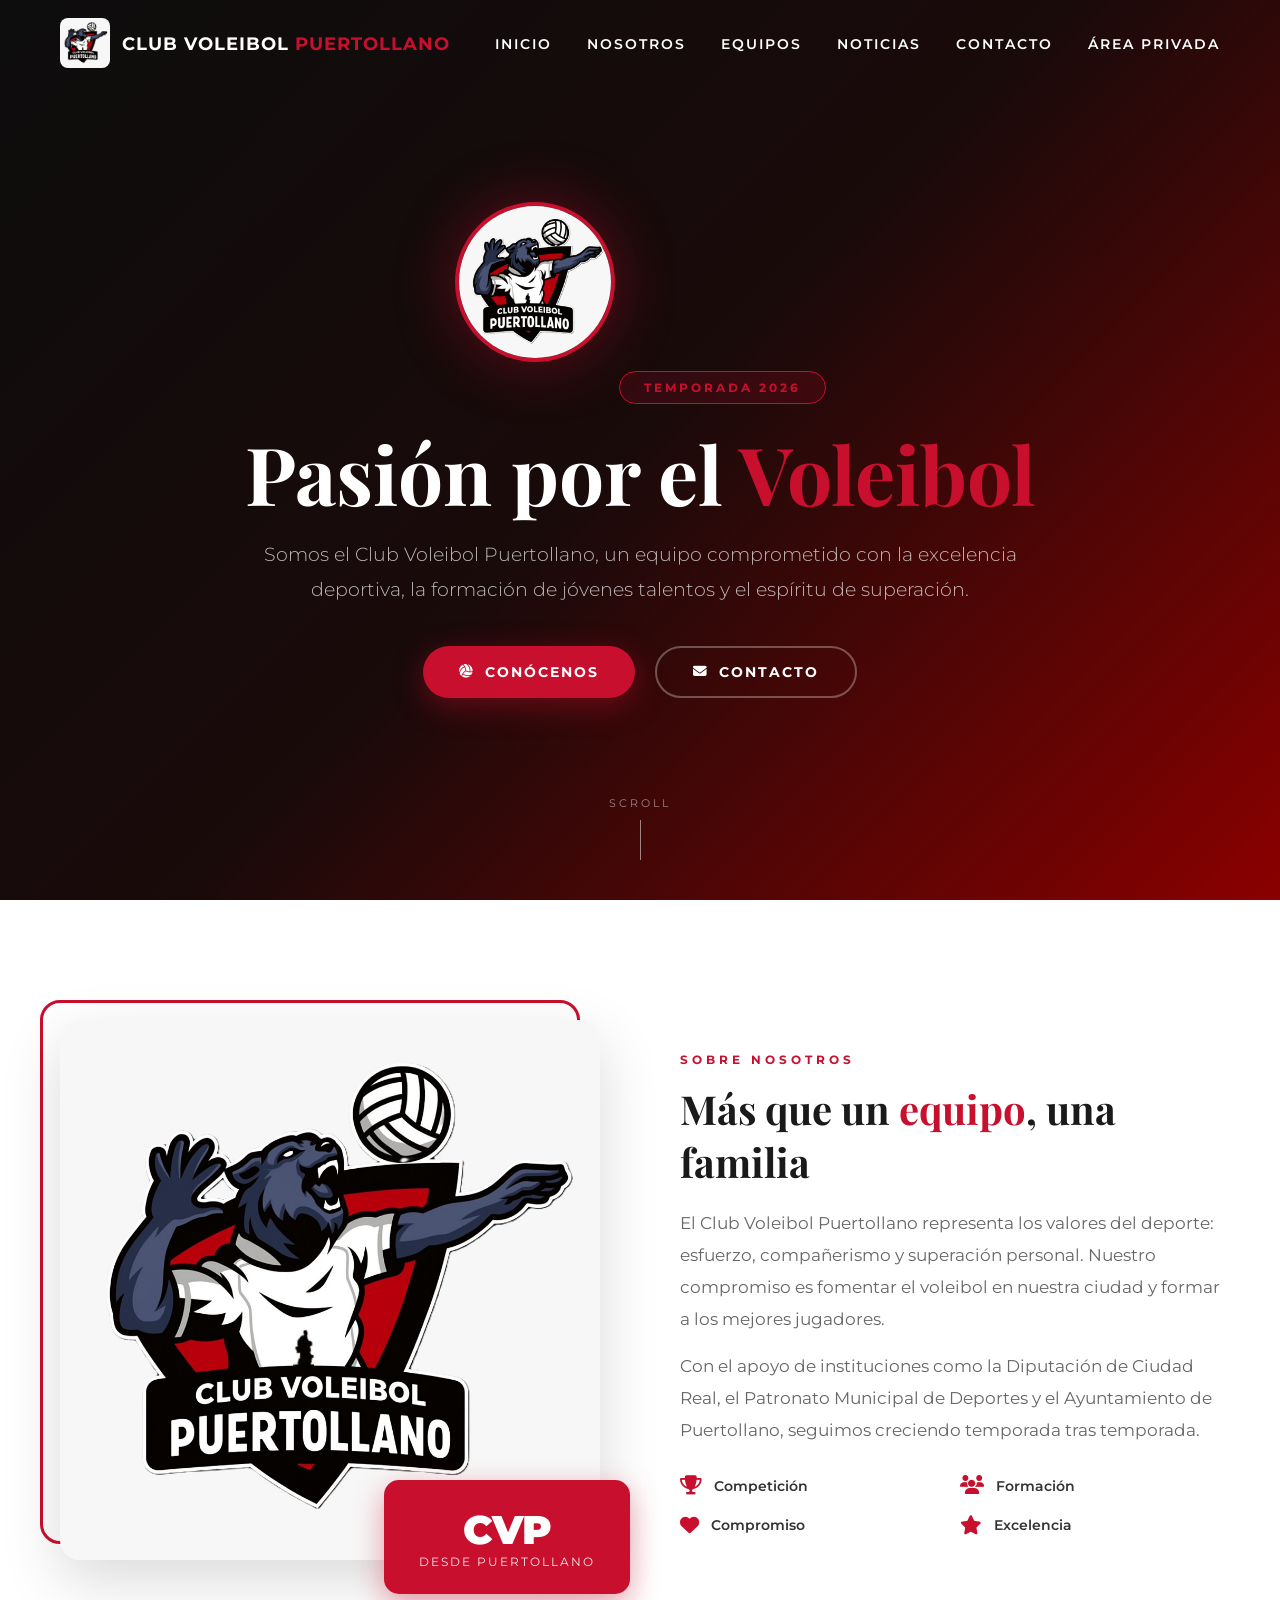
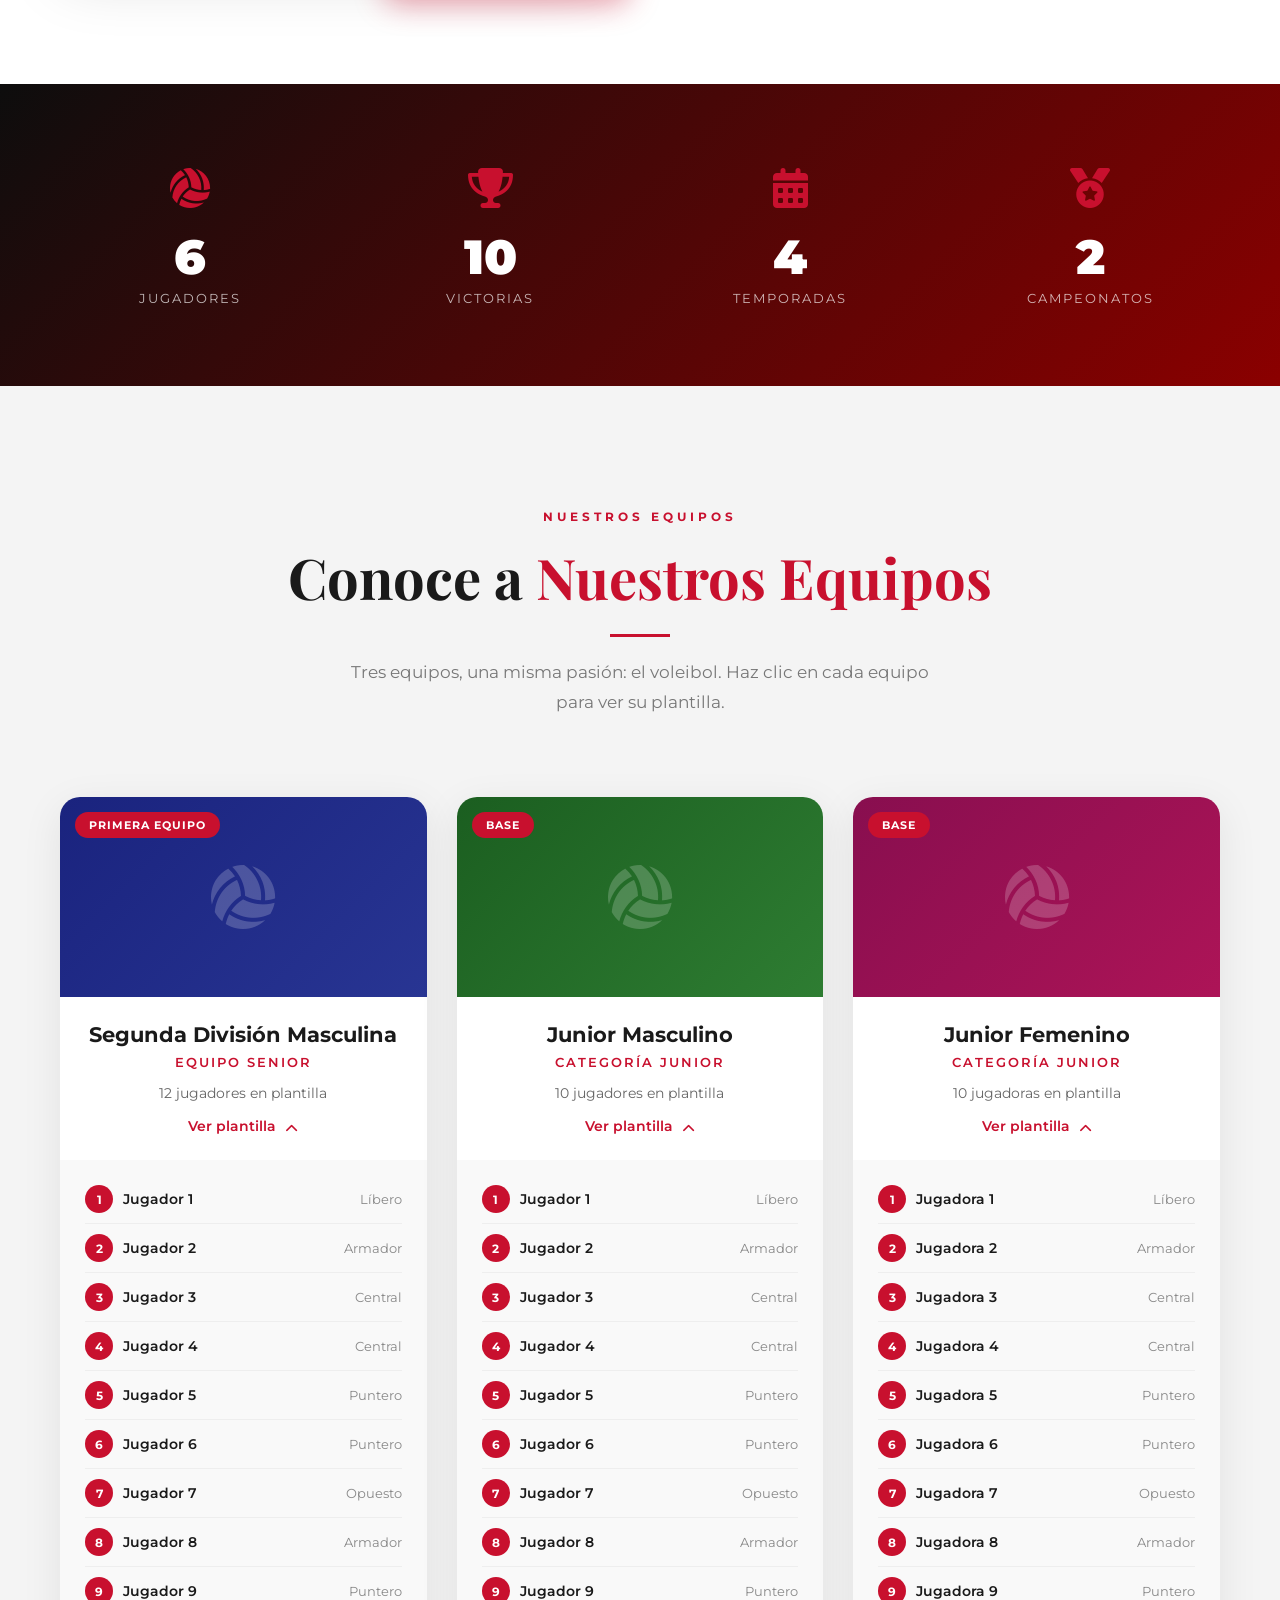
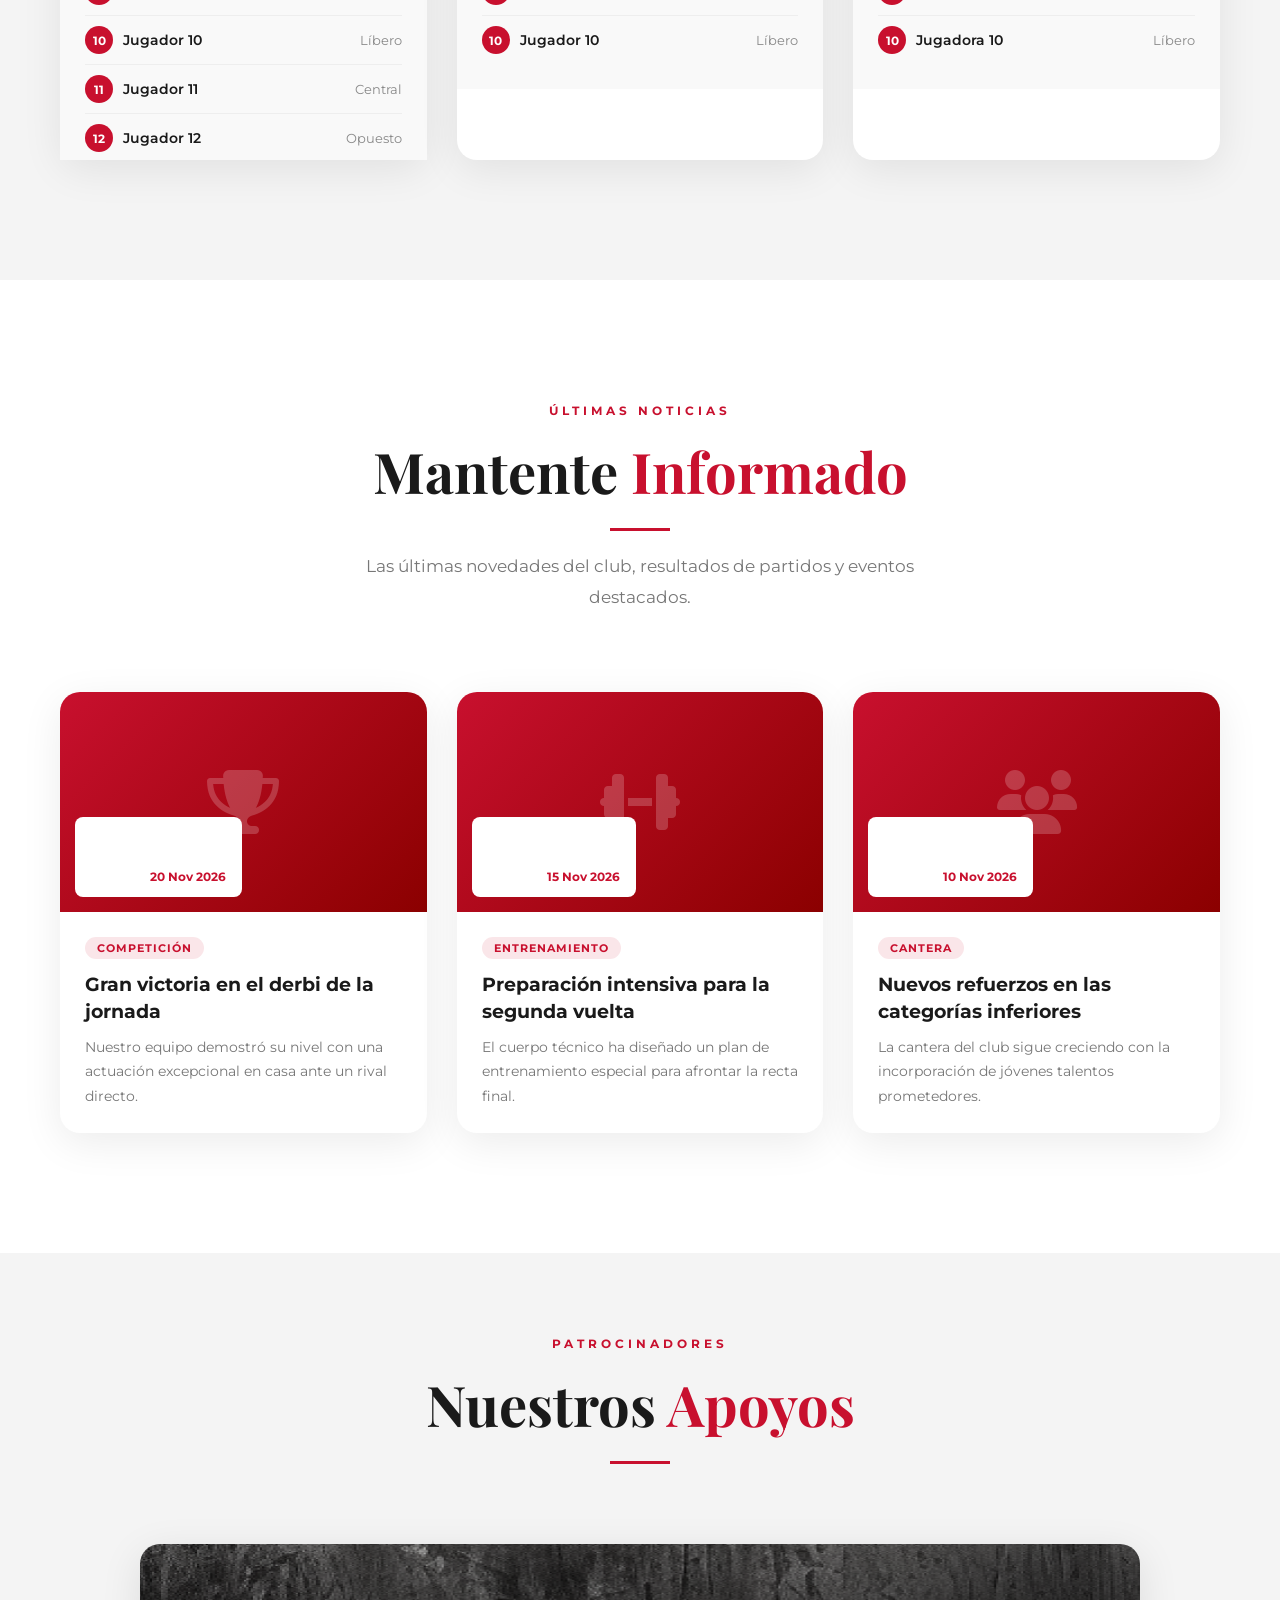
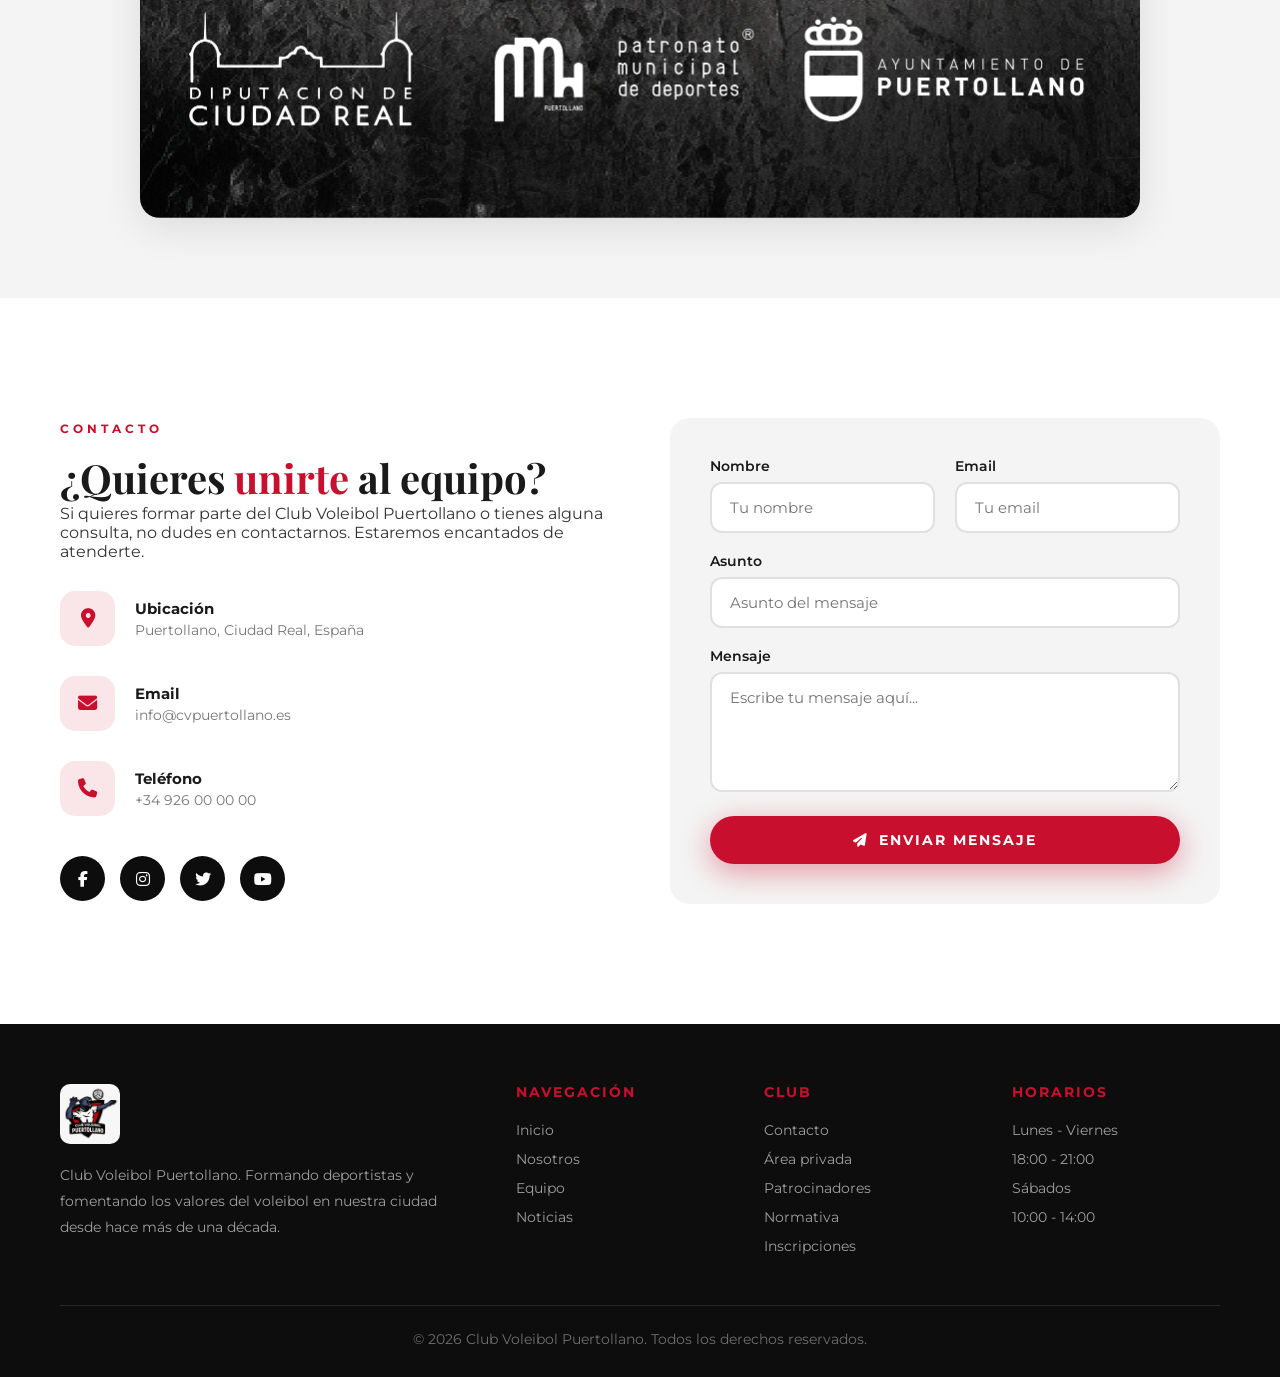
==== commit c1c09314: "Publicar web y CRM del club" ====
--- a/index.html
+++ b/index.html
@@ -575,7 +575,7 @@
 
         .team-grid {
             display: grid;
-            grid-template-columns: repeat(4, 1fr);
+            grid-template-columns: repeat(3, 1fr);
             gap: 30px;
             max-width: 1200px;
             margin: 0 auto;
@@ -584,10 +584,10 @@
         .team-card {
             background: var(--white);
             border-radius: 20px;
-            overflow: hidden;
             box-shadow: 0 10px 40px rgba(0, 0, 0, 0.08);
             transition: all 0.4s ease;
             position: relative;
+            cursor: pointer;
         }
 
         .team-card:hover {
@@ -595,35 +595,46 @@
             box-shadow: 0 20px 60px rgba(0, 0, 0, 0.15);
         }
 
-        .team-card-image {
-            height: 280px;
+        .team-card-header {
+            height: 200px;
             background: linear-gradient(135deg, var(--dark) 0%, var(--dark-red) 100%);
             display: flex;
             align-items: center;
             justify-content: center;
             position: relative;
             overflow: hidden;
-        }
-
-        .team-card-image i {
-            font-size: 5rem;
-            color: rgba(255, 255, 255, 0.1);
-        }
-
-        .team-card-number {
+            border-radius: 20px 20px 0 0;
+        }
+
+        .team-card-header.masculina {
+            background: linear-gradient(135deg, #1a237e 0%, #283593 100%);
+        }
+
+        .team-card-header.femenino {
+            background: linear-gradient(135deg, #880e4f 0%, #ad1457 100%);
+        }
+
+        .team-card-header.junior-masc {
+            background: linear-gradient(135deg, #1b5e20 0%, #2e7d32 100%);
+        }
+
+        .team-card-header i {
+            font-size: 4rem;
+            color: rgba(255, 255, 255, 0.2);
+        }
+
+        .team-card-badge {
             position: absolute;
             top: 15px;
-            right: 15px;
+            left: 15px;
             background: var(--red);
             color: var(--white);
-            width: 40px;
-            height: 40px;
-            border-radius: 50%;
-            display: flex;
-            align-items: center;
-            justify-content: center;
-            font-weight: 900;
-            font-size: 1rem;
+            padding: 6px 14px;
+            border-radius: 20px;
+            font-size: 0.7rem;
+            font-weight: 700;
+            letter-spacing: 1px;
+            text-transform: uppercase;
         }
 
         .team-card-info {
@@ -631,18 +642,99 @@
             text-align: center;
         }
 
-        .team-card-info h4 {
-            font-size: 1.1rem;
+        .team-card-info h3 {
+            font-size: 1.3rem;
             color: var(--black);
-            margin-bottom: 5px;
-        }
-
-        .team-card-info .position {
+            margin-bottom: 8px;
+            font-weight: 700;
+        }
+
+        .team-card-info .team-category {
             color: var(--red);
             font-size: 0.8rem;
             font-weight: 600;
             letter-spacing: 2px;
             text-transform: uppercase;
+            margin-bottom: 15px;
+            display: block;
+        }
+
+        .team-card-info .team-players-count {
+            color: #666;
+            font-size: 0.85rem;
+            margin-bottom: 15px;
+        }
+
+        .team-card-toggle {
+            display: inline-block;
+            color: var(--red);
+            font-size: 0.85rem;
+            font-weight: 600;
+            transition: all 0.3s ease;
+        }
+
+        .team-card-toggle i {
+            font-size: 0.8rem;
+            margin-left: 5px;
+            transition: transform 0.3s ease;
+        }
+
+        .team-card.active .team-card-toggle i {
+            transform: rotate(180deg);
+        }
+
+        .team-players-list {
+            max-height: 0;
+            overflow: hidden;
+            transition: max-height 0.5s ease;
+            background: #f9f9f9;
+        }
+
+        .team-card.active .team-players-list {
+            max-height: 600px;
+        }
+
+        .team-players-list ul {
+            list-style: none;
+            padding: 15px 25px 25px;
+        }
+
+        .team-players-list li {
+            padding: 10px 0;
+            border-bottom: 1px solid #eee;
+            display: flex;
+            justify-content: space-between;
+            align-items: center;
+            font-size: 0.9rem;
+        }
+
+        .team-players-list li:last-child {
+            border-bottom: none;
+        }
+
+        .team-players-list .player-number {
+            background: var(--red);
+            color: var(--white);
+            width: 28px;
+            height: 28px;
+            border-radius: 50%;
+            display: flex;
+            align-items: center;
+            justify-content: center;
+            font-size: 0.75rem;
+            font-weight: 700;
+            margin-right: 10px;
+        }
+
+        .team-players-list .player-name {
+            flex: 1;
+            font-weight: 600;
+            color: var(--black);
+        }
+
+        .team-players-list .player-position {
+            color: #888;
+            font-size: 0.8rem;
         }
 
         /* ===== NEWS SECTION ===== */
@@ -1072,9 +1164,10 @@
         <ul class="nav-links" id="navLinks">
             <li><a href="#hero">Inicio</a></li>
             <li><a href="#about">Nosotros</a></li>
-            <li><a href="#team">Equipo</a></li>
+            <li><a href="#team">Equipos</a></li>
             <li><a href="#news">Noticias</a></li>
             <li><a href="#contact">Contacto</a></li>
+            <li><a href="crm.html">Área privada</a></li>
         </ul>
         <div class="hamburger" id="hamburger">
             <span></span>
@@ -1184,94 +1277,101 @@
     <!-- TEAM SECTION -->
     <section class="section team" id="team">
         <div class="section-header">
-            <div class="section-tag">Nuestro Equipo</div>
-            <h2 class="section-title">Conoce a los <span style="color: var(--red);">Jugadores</span></h2>
+            <div class="section-tag">Nuestros Equipos</div>
+            <h2 class="section-title">Conoce a <span style="color: var(--red);">Nuestros Equipos</span></h2>
             <div class="section-line"></div>
             <p class="section-desc">
-                Un grupo de atletas comprometidos con la excelencia y la pasión por el voleibol.
+                Tres equipos, una misma pasión: el voleibol. Haz clic en cada equipo para ver su plantilla.
             </p>
         </div>
         <div class="team-grid">
+
+            <!-- Segunda División Masculina -->
             <div class="team-card reveal">
-                <div class="team-card-image">
-                    <i class="fas fa-user"></i>
-                    <div class="team-card-number">1</div>
+                <div class="team-card-header masculina">
+                    <i class="fas fa-volleyball-ball"></i>
+                    <div class="team-card-badge">Primera Equipo</div>
                 </div>
                 <div class="team-card-info">
-                    <h4>Jugador 1</h4>
-                    <span class="position">Central</span>
-                </div>
-            </div>
+                    <h3>Segunda División Masculina</h3>
+                    <span class="team-category">Equipo Senior</span>
+                    <p class="team-players-count">12 jugadores en plantilla</p>
+                    <span class="team-card-toggle">Ver plantilla <i class="fas fa-chevron-down"></i></span>
+                </div>
+                <div class="team-players-list">
+                    <ul>
+                        <li><span class="player-number">1</span><span class="player-name">Jugador 1</span><span class="player-position">Líbero</span></li>
+                        <li><span class="player-number">2</span><span class="player-name">Jugador 2</span><span class="player-position">Armador</span></li>
+                        <li><span class="player-number">3</span><span class="player-name">Jugador 3</span><span class="player-position">Central</span></li>
+                        <li><span class="player-number">4</span><span class="player-name">Jugador 4</span><span class="player-position">Central</span></li>
+                        <li><span class="player-number">5</span><span class="player-name">Jugador 5</span><span class="player-position">Puntero</span></li>
+                        <li><span class="player-number">6</span><span class="player-name">Jugador 6</span><span class="player-position">Puntero</span></li>
+                        <li><span class="player-number">7</span><span class="player-name">Jugador 7</span><span class="player-position">Opuesto</span></li>
+                        <li><span class="player-number">8</span><span class="player-name">Jugador 8</span><span class="player-position">Armador</span></li>
+                        <li><span class="player-number">9</span><span class="player-name">Jugador 9</span><span class="player-position">Puntero</span></li>
+                        <li><span class="player-number">10</span><span class="player-name">Jugador 10</span><span class="player-position">Líbero</span></li>
+                        <li><span class="player-number">11</span><span class="player-name">Jugador 11</span><span class="player-position">Central</span></li>
+                        <li><span class="player-number">12</span><span class="player-name">Jugador 12</span><span class="player-position">Opuesto</span></li>
+                    </ul>
+                </div>
+            </div>
+
+            <!-- Junior Masculino -->
             <div class="team-card reveal">
-                <div class="team-card-image">
-                    <i class="fas fa-user"></i>
-                    <div class="team-card-number">2</div>
+                <div class="team-card-header junior-masc">
+                    <i class="fas fa-volleyball-ball"></i>
+                    <div class="team-card-badge">Base</div>
                 </div>
                 <div class="team-card-info">
-                    <h4>Jugador 2</h4>
-                    <span class="position">Líbero</span>
-                </div>
-            </div>
+                    <h3>Junior Masculino</h3>
+                    <span class="team-category">Categoría Junior</span>
+                    <p class="team-players-count">10 jugadores en plantilla</p>
+                    <span class="team-card-toggle">Ver plantilla <i class="fas fa-chevron-down"></i></span>
+                </div>
+                <div class="team-players-list">
+                    <ul>
+                        <li><span class="player-number">1</span><span class="player-name">Jugador 1</span><span class="player-position">Líbero</span></li>
+                        <li><span class="player-number">2</span><span class="player-name">Jugador 2</span><span class="player-position">Armador</span></li>
+                        <li><span class="player-number">3</span><span class="player-name">Jugador 3</span><span class="player-position">Central</span></li>
+                        <li><span class="player-number">4</span><span class="player-name">Jugador 4</span><span class="player-position">Central</span></li>
+                        <li><span class="player-number">5</span><span class="player-name">Jugador 5</span><span class="player-position">Puntero</span></li>
+                        <li><span class="player-number">6</span><span class="player-name">Jugador 6</span><span class="player-position">Puntero</span></li>
+                        <li><span class="player-number">7</span><span class="player-name">Jugador 7</span><span class="player-position">Opuesto</span></li>
+                        <li><span class="player-number">8</span><span class="player-name">Jugador 8</span><span class="player-position">Armador</span></li>
+                        <li><span class="player-number">9</span><span class="player-name">Jugador 9</span><span class="player-position">Puntero</span></li>
+                        <li><span class="player-number">10</span><span class="player-name">Jugador 10</span><span class="player-position">Líbero</span></li>
+                    </ul>
+                </div>
+            </div>
+
+            <!-- Junior Femenino -->
             <div class="team-card reveal">
-                <div class="team-card-image">
-                    <i class="fas fa-user"></i>
-                    <div class="team-card-number">3</div>
+                <div class="team-card-header femenino">
+                    <i class="fas fa-volleyball-ball"></i>
+                    <div class="team-card-badge">Base</div>
                 </div>
                 <div class="team-card-info">
-                    <h4>Jugador 3</h4>
-                    <span class="position">Puntero</span>
-                </div>
-            </div>
-            <div class="team-card reveal">
-                <div class="team-card-image">
-                    <i class="fas fa-user"></i>
-                    <div class="team-card-number">4</div>
-                </div>
-                <div class="team-card-info">
-                    <h4>Jugador 4</h4>
-                    <span class="position">Armador</span>
-                </div>
-            </div>
-            <div class="team-card reveal">
-                <div class="team-card-image">
-                    <i class="fas fa-user"></i>
-                    <div class="team-card-number">5</div>
-                </div>
-                <div class="team-card-info">
-                    <h4>Jugador 5</h4>
-                    <span class="position">Opuesto</span>
-                </div>
-            </div>
-            <div class="team-card reveal">
-                <div class="team-card-image">
-                    <i class="fas fa-user"></i>
-                    <div class="team-card-number">6</div>
-                </div>
-                <div class="team-card-info">
-                    <h4>Jugador 6</h4>
-                    <span class="position">Central</span>
-                </div>
-            </div>
-            <div class="team-card reveal">
-                <div class="team-card-image">
-                    <i class="fas fa-user"></i>
-                    <div class="team-card-number">7</div>
-                </div>
-                <div class="team-card-info">
-                    <h4>Jugador 7</h4>
-                    <span class="position">Puntero</span>
-                </div>
-            </div>
-            <div class="team-card reveal">
-                <div class="team-card-image">
-                    <i class="fas fa-user"></i>
-                    <div class="team-card-number">8</div>
-                </div>
-                <div class="team-card-info">
-                    <h4>Jugador 8</h4>
-                    <span class="position">Armador</span>
-                </div>
-            </div>
+                    <h3>Junior Femenino</h3>
+                    <span class="team-category">Categoría Junior</span>
+                    <p class="team-players-count">10 jugadoras en plantilla</p>
+                    <span class="team-card-toggle">Ver plantilla <i class="fas fa-chevron-down"></i></span>
+                </div>
+                <div class="team-players-list">
+                    <ul>
+                        <li><span class="player-number">1</span><span class="player-name">Jugadora 1</span><span class="player-position">Líbero</span></li>
+                        <li><span class="player-number">2</span><span class="player-name">Jugadora 2</span><span class="player-position">Armador</span></li>
+                        <li><span class="player-number">3</span><span class="player-name">Jugadora 3</span><span class="player-position">Central</span></li>
+                        <li><span class="player-number">4</span><span class="player-name">Jugadora 4</span><span class="player-position">Central</span></li>
+                        <li><span class="player-number">5</span><span class="player-name">Jugadora 5</span><span class="player-position">Puntero</span></li>
+                        <li><span class="player-number">6</span><span class="player-name">Jugadora 6</span><span class="player-position">Puntero</span></li>
+                        <li><span class="player-number">7</span><span class="player-name">Jugadora 7</span><span class="player-position">Opuesto</span></li>
+                        <li><span class="player-number">8</span><span class="player-name">Jugadora 8</span><span class="player-position">Armador</span></li>
+                        <li><span class="player-number">9</span><span class="player-name">Jugadora 9</span><span class="player-position">Puntero</span></li>
+                        <li><span class="player-number">10</span><span class="player-name">Jugadora 10</span><span class="player-position">Líbero</span></li>
+                    </ul>
+                </div>
+            </div>
+
         </div>
     </section>
 
@@ -1431,6 +1531,7 @@
                 <h5>Club</h5>
                 <ul>
                     <li><a href="#contact">Contacto</a></li>
+                    <li><a href="crm.html">Área privada</a></li>
                     <li><a href="#sponsors">Patrocinadores</a></li>
                     <li><a href="#">Normativa</a></li>
                     <li><a href="#">Inscripciones</a></li>
@@ -1593,6 +1694,19 @@
                 }
             });
         });
+
+        // ===== TEAM CARDS TOGGLE =====
+        document.querySelectorAll('.team-card').forEach(card => {
+            card.addEventListener('click', function() {
+                this.classList.toggle('active');
+                const toggle = this.querySelector('.team-card-toggle');
+                if (this.classList.contains('active')) {
+                    toggle.innerHTML = 'Ocultar plantilla <i class="fas fa-chevron-up"></i>';
+                } else {
+                    toggle.innerHTML = 'Ver plantilla <i class="fas fa-chevron-down"></i>';
+                }
+            });
+        });
     </script>
 </body>
 </html>
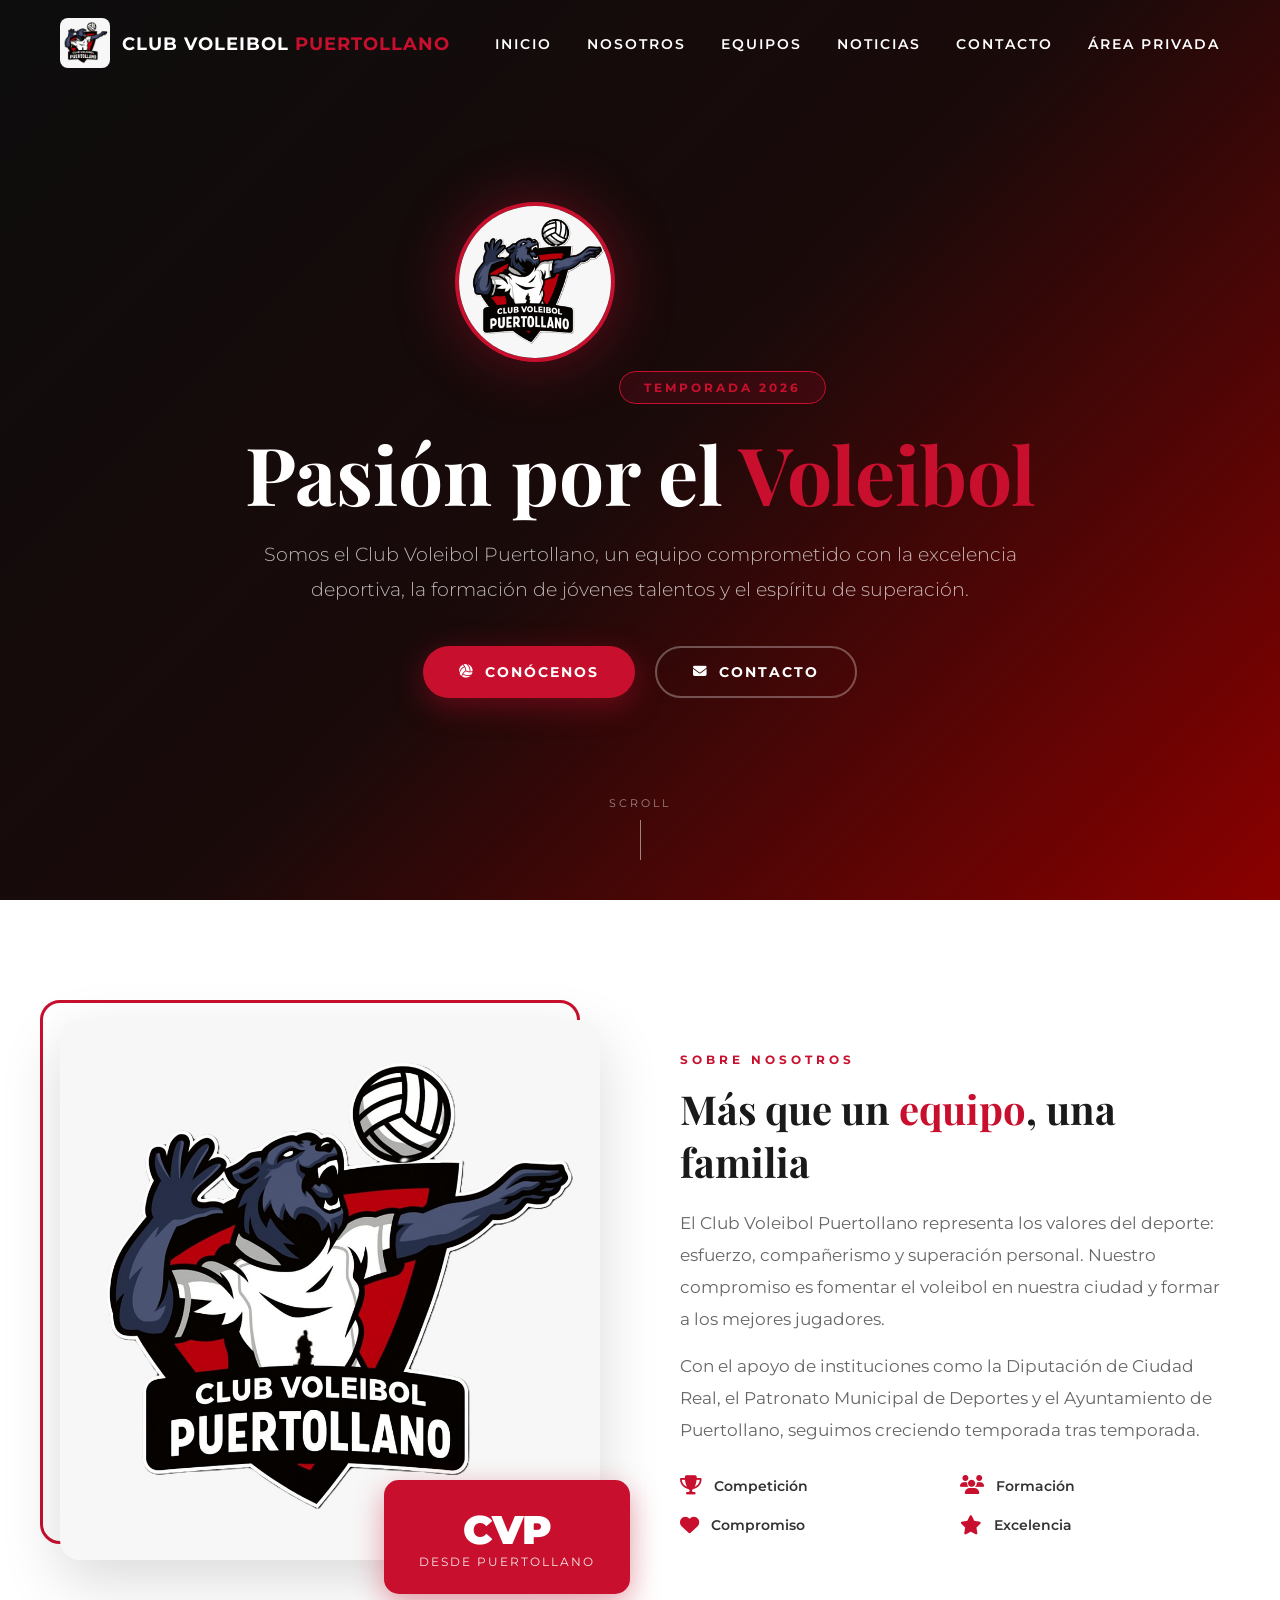
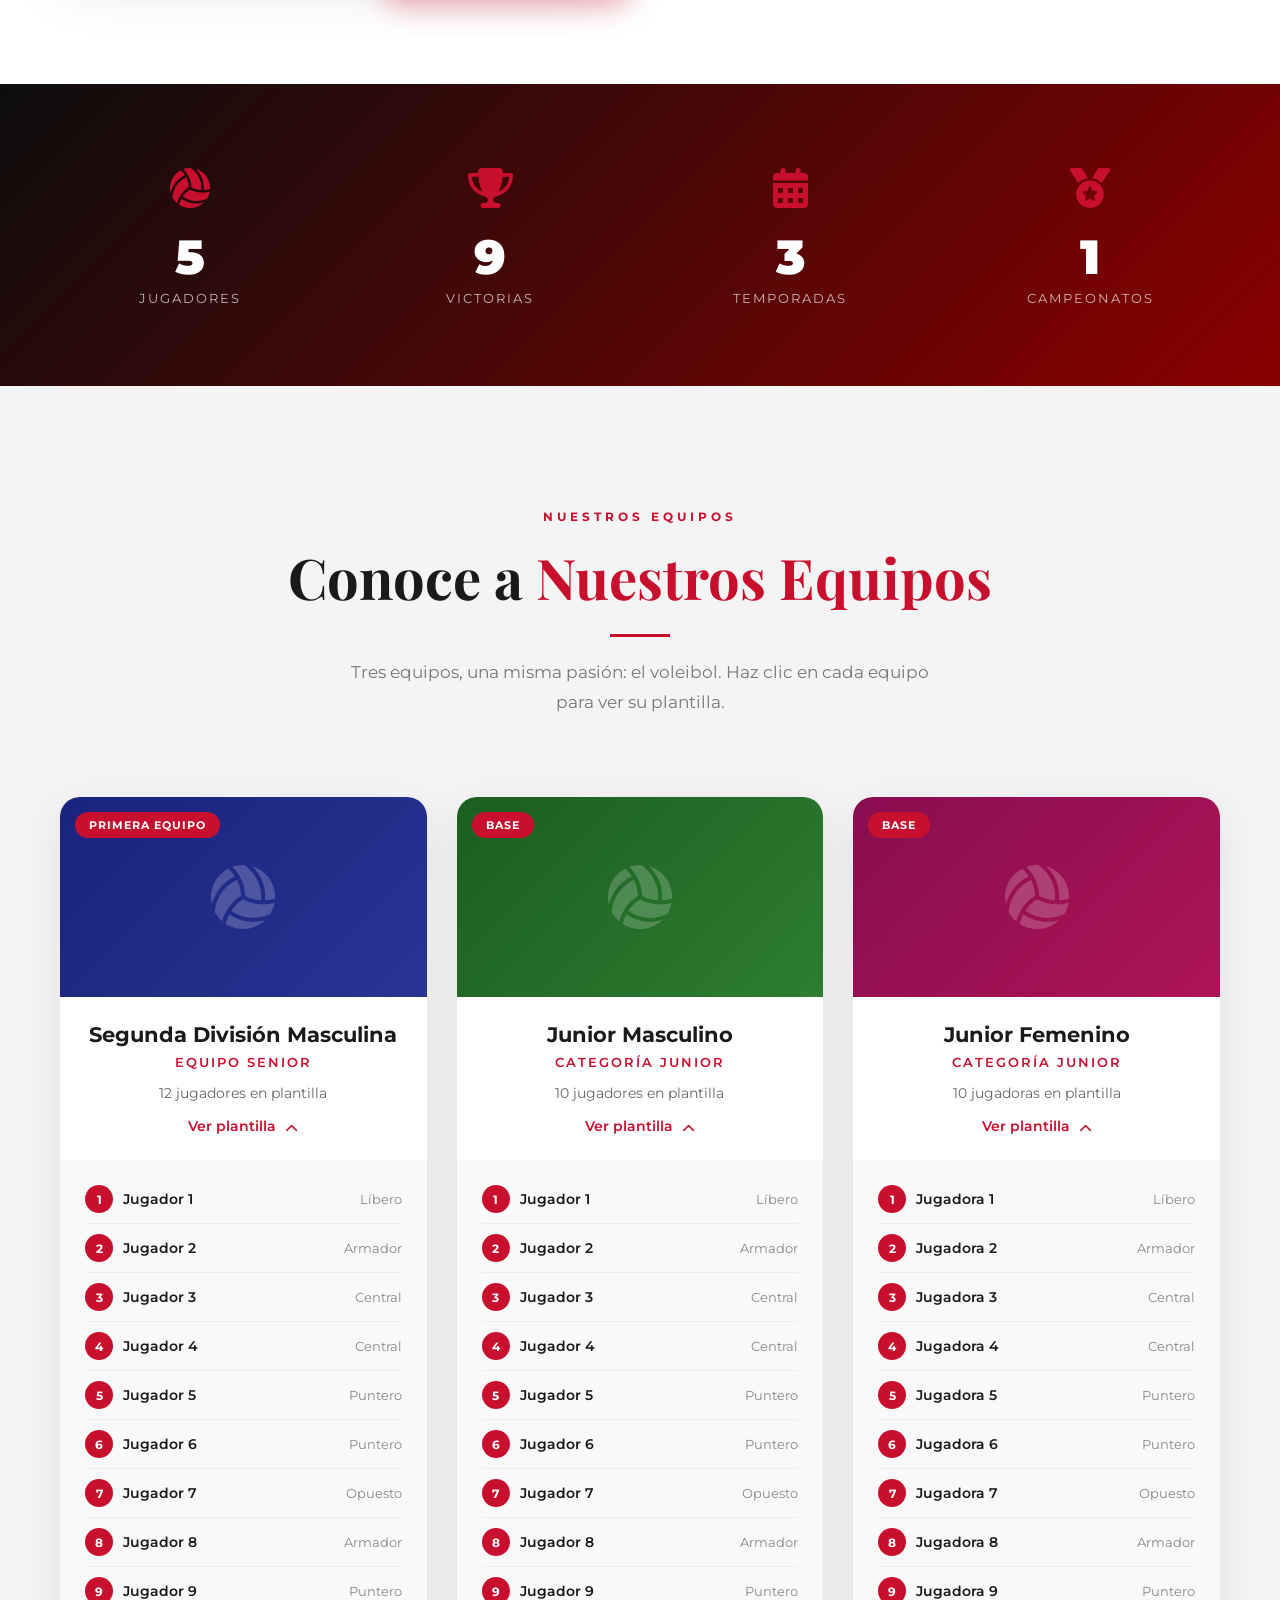
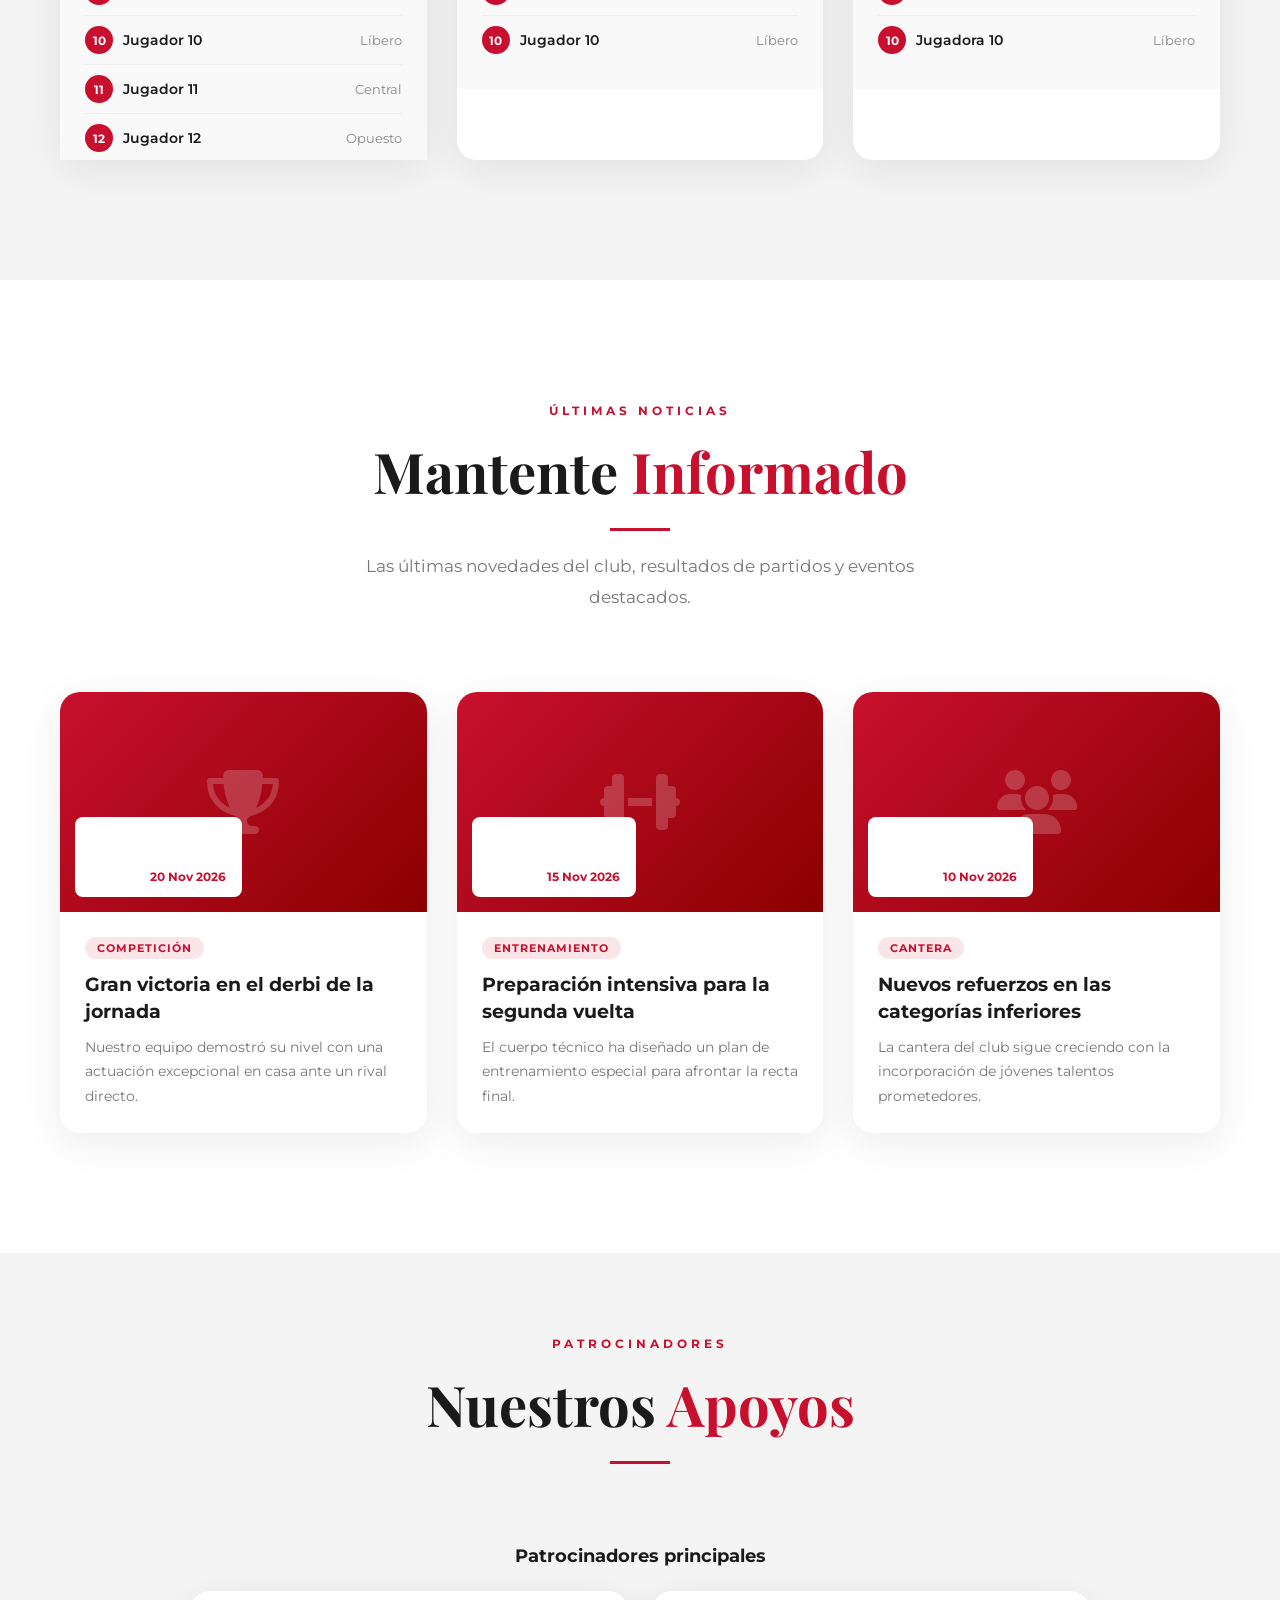
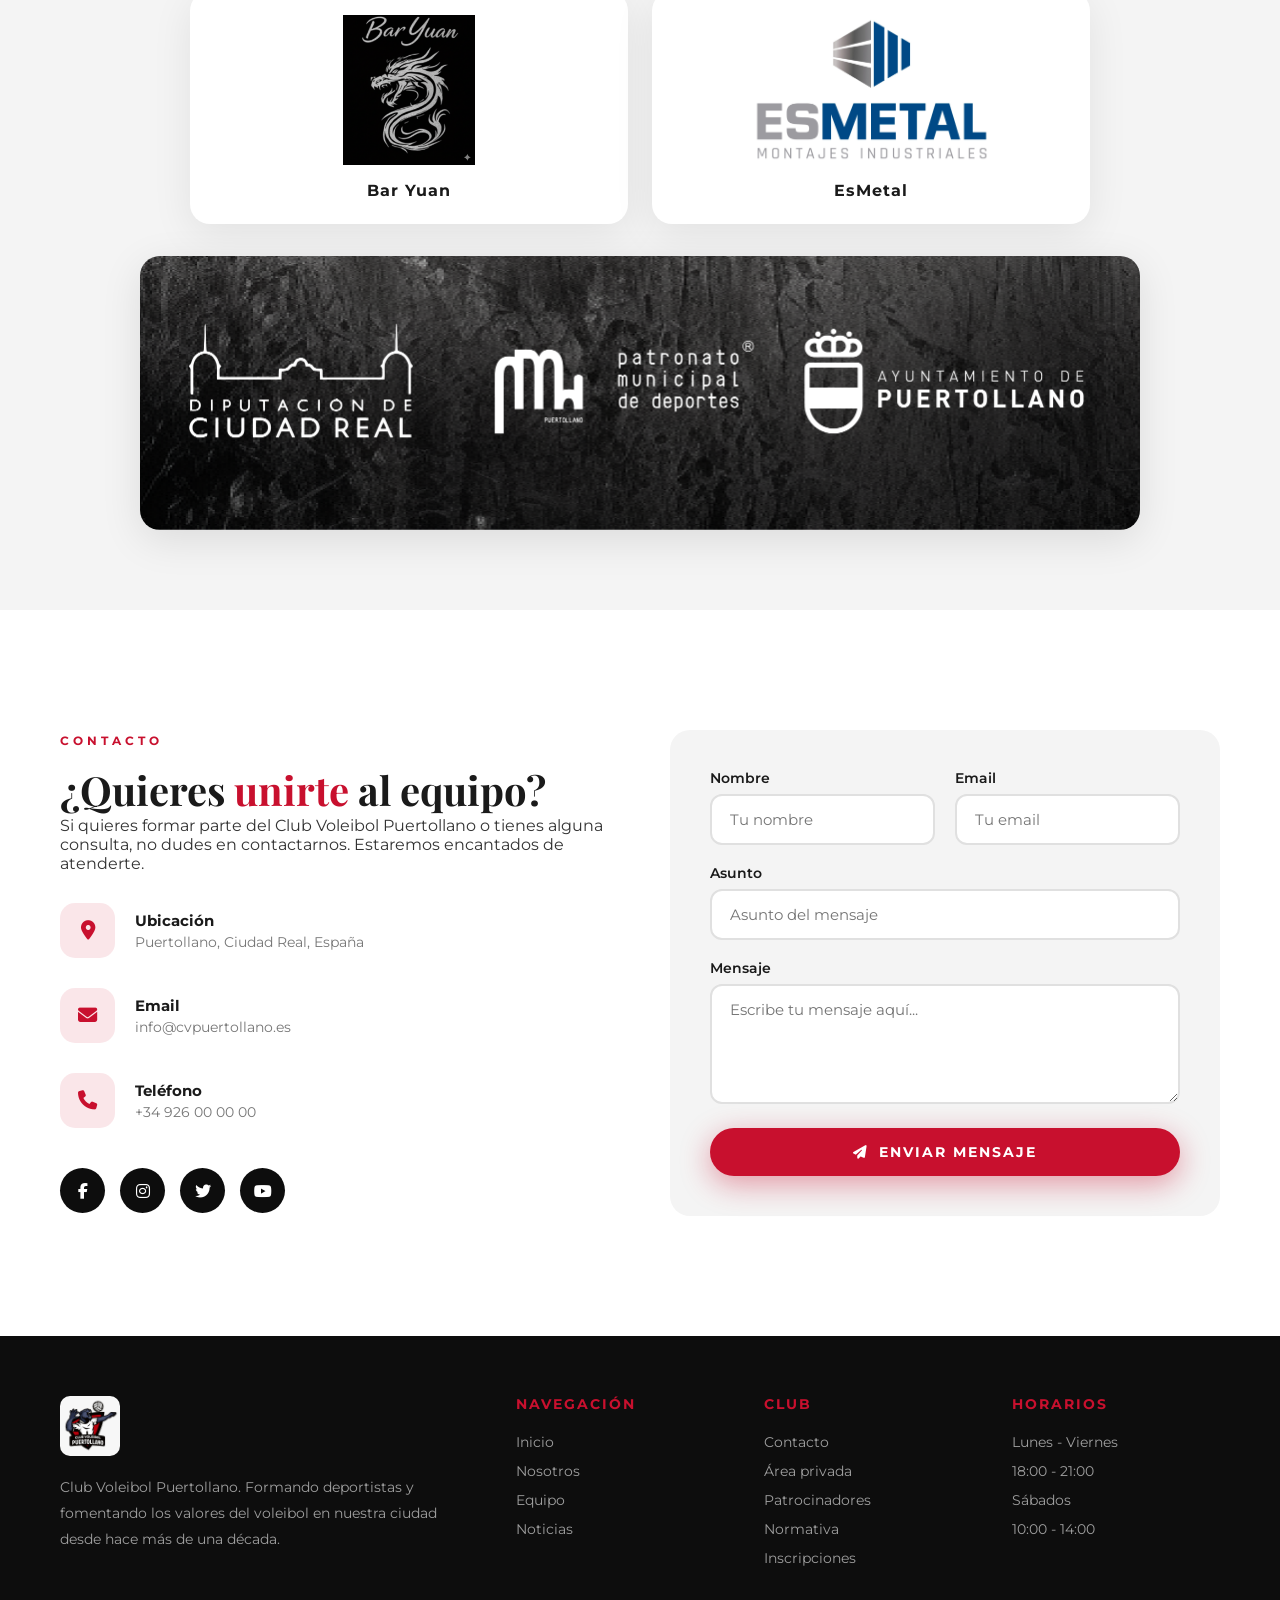
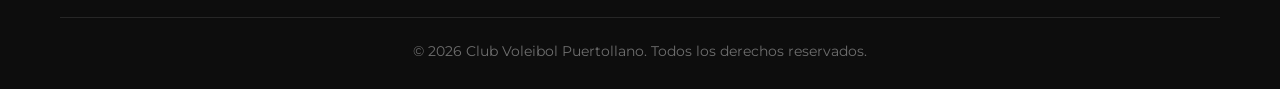
==== commit ba080213: "patrocinadores" ====
--- a/index.html
+++ b/index.html
@@ -838,6 +838,46 @@
             display: block;
         }
 
+        .sponsors-subtitle {
+            margin: 0 auto 24px;
+            color: var(--black);
+            text-align: center;
+            font-size: 1.15rem;
+        }
+
+        .sponsor-logos {
+            display: grid;
+            grid-template-columns: repeat(2, minmax(0, 1fr));
+            gap: 24px;
+            max-width: 900px;
+            margin: 0 auto 32px;
+        }
+
+        .sponsor-card {
+            min-height: 230px;
+            padding: 24px;
+            display: flex;
+            flex-direction: column;
+            align-items: center;
+            justify-content: center;
+            gap: 16px;
+            background: var(--white);
+            border-radius: 20px;
+            box-shadow: 0 10px 40px rgba(0, 0, 0, 0.08);
+        }
+
+        .sponsor-card img {
+            width: 100%;
+            height: 150px;
+            object-fit: contain;
+        }
+
+        .sponsor-card h3 {
+            color: var(--black);
+            font-size: 1rem;
+            letter-spacing: 1px;
+        }
+
         /* ===== CONTACT SECTION ===== */
         .contact {
             background: var(--white);
@@ -1144,6 +1184,7 @@
             .section-title { font-size: 1.8rem; }
             .team-grid { grid-template-columns: 1fr; }
             .stats-grid { grid-template-columns: 1fr; }
+            .sponsor-logos { grid-template-columns: 1fr; }
             .hero-buttons { flex-direction: column; align-items: center; }
         }
     </style>
@@ -1429,6 +1470,17 @@
             <h2 class="section-title">Nuestros <span style="color: var(--red);">Apoyos</span></h2>
             <div class="section-line"></div>
         </div>
+        <h3 class="sponsors-subtitle">Patrocinadores principales</h3>
+        <div class="sponsor-logos">
+            <article class="sponsor-card reveal">
+                <img src="patrocinador-bar-yuan.png" alt="Logotipo de Bar Yuan">
+                <h3>Bar Yuan</h3>
+            </article>
+            <article class="sponsor-card reveal">
+                <img src="patrocinador-esmetal.jpeg" alt="Logotipo de EsMetal">
+                <h3>EsMetal</h3>
+            </article>
+        </div>
         <div class="sponsors-banner reveal">
             <img src="banner voley.png" alt="Patrocinadores Club Voleibol Puertollano">
         </div>
